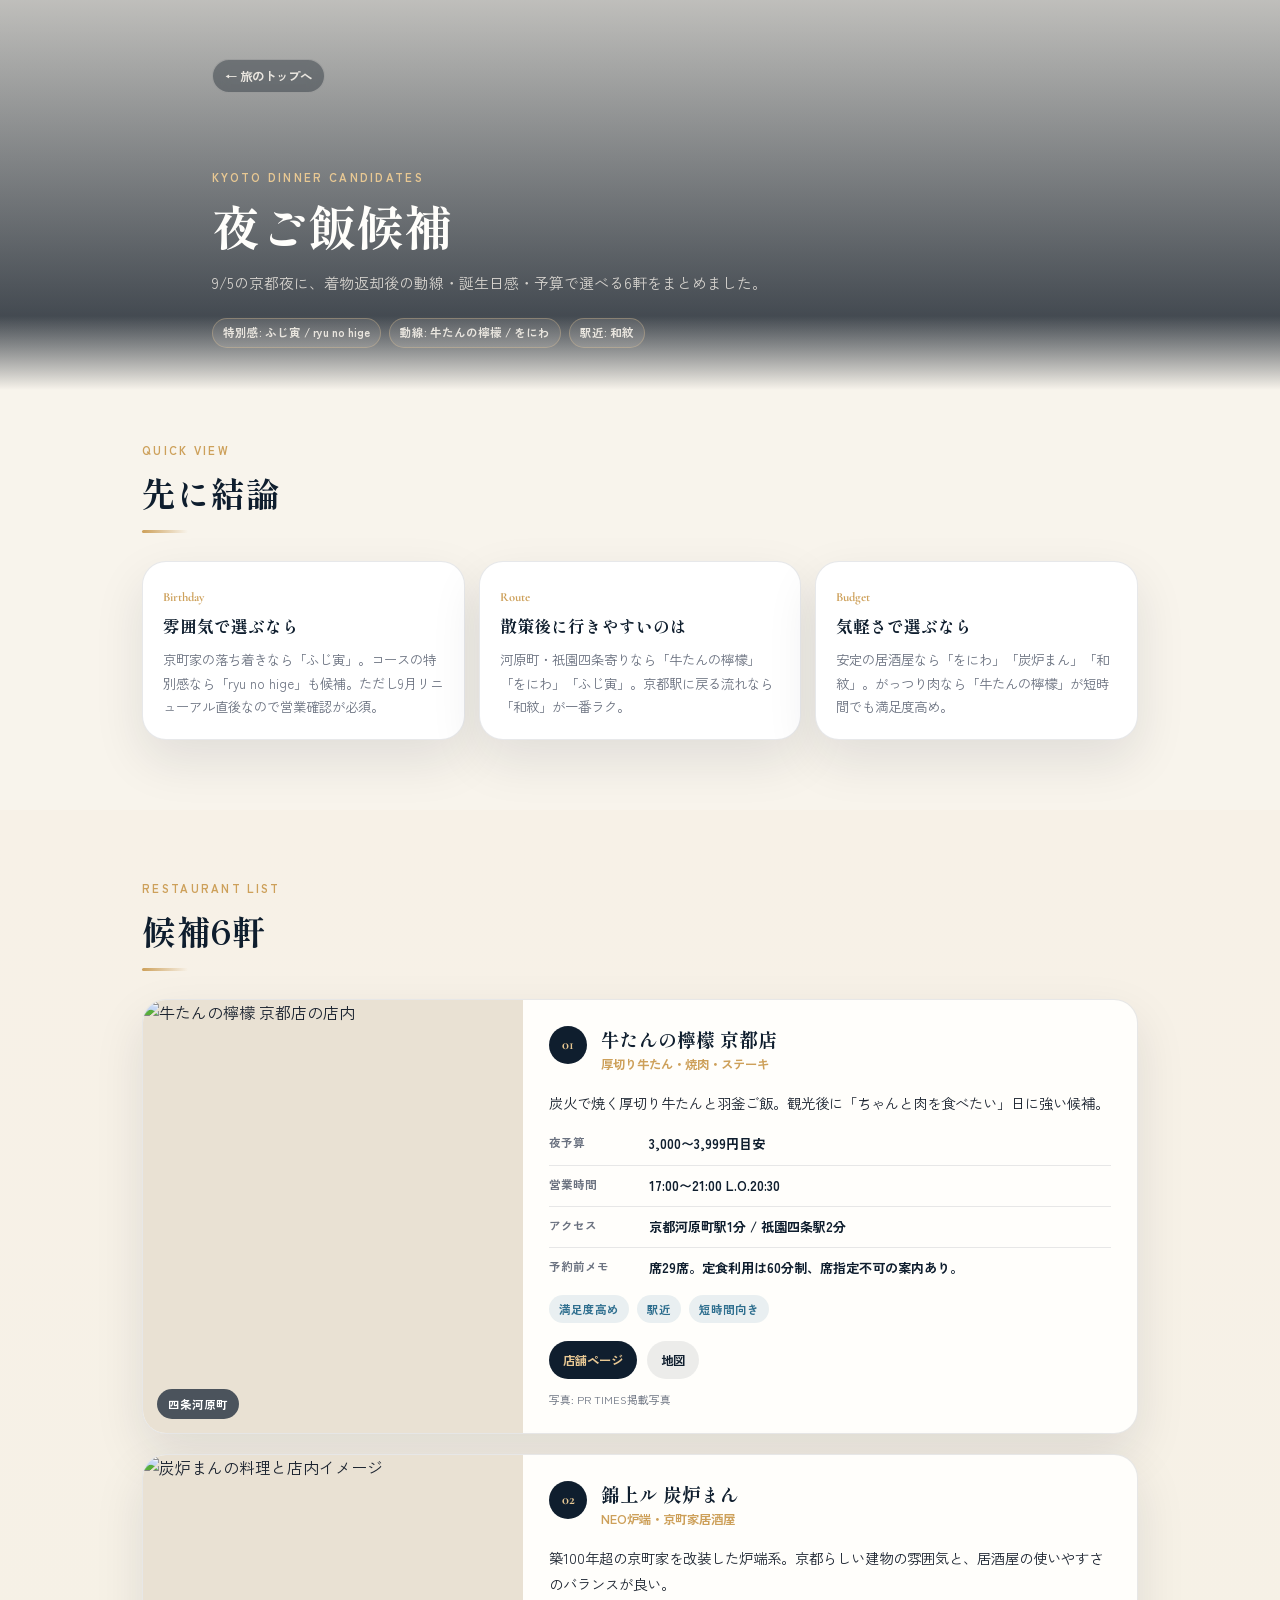
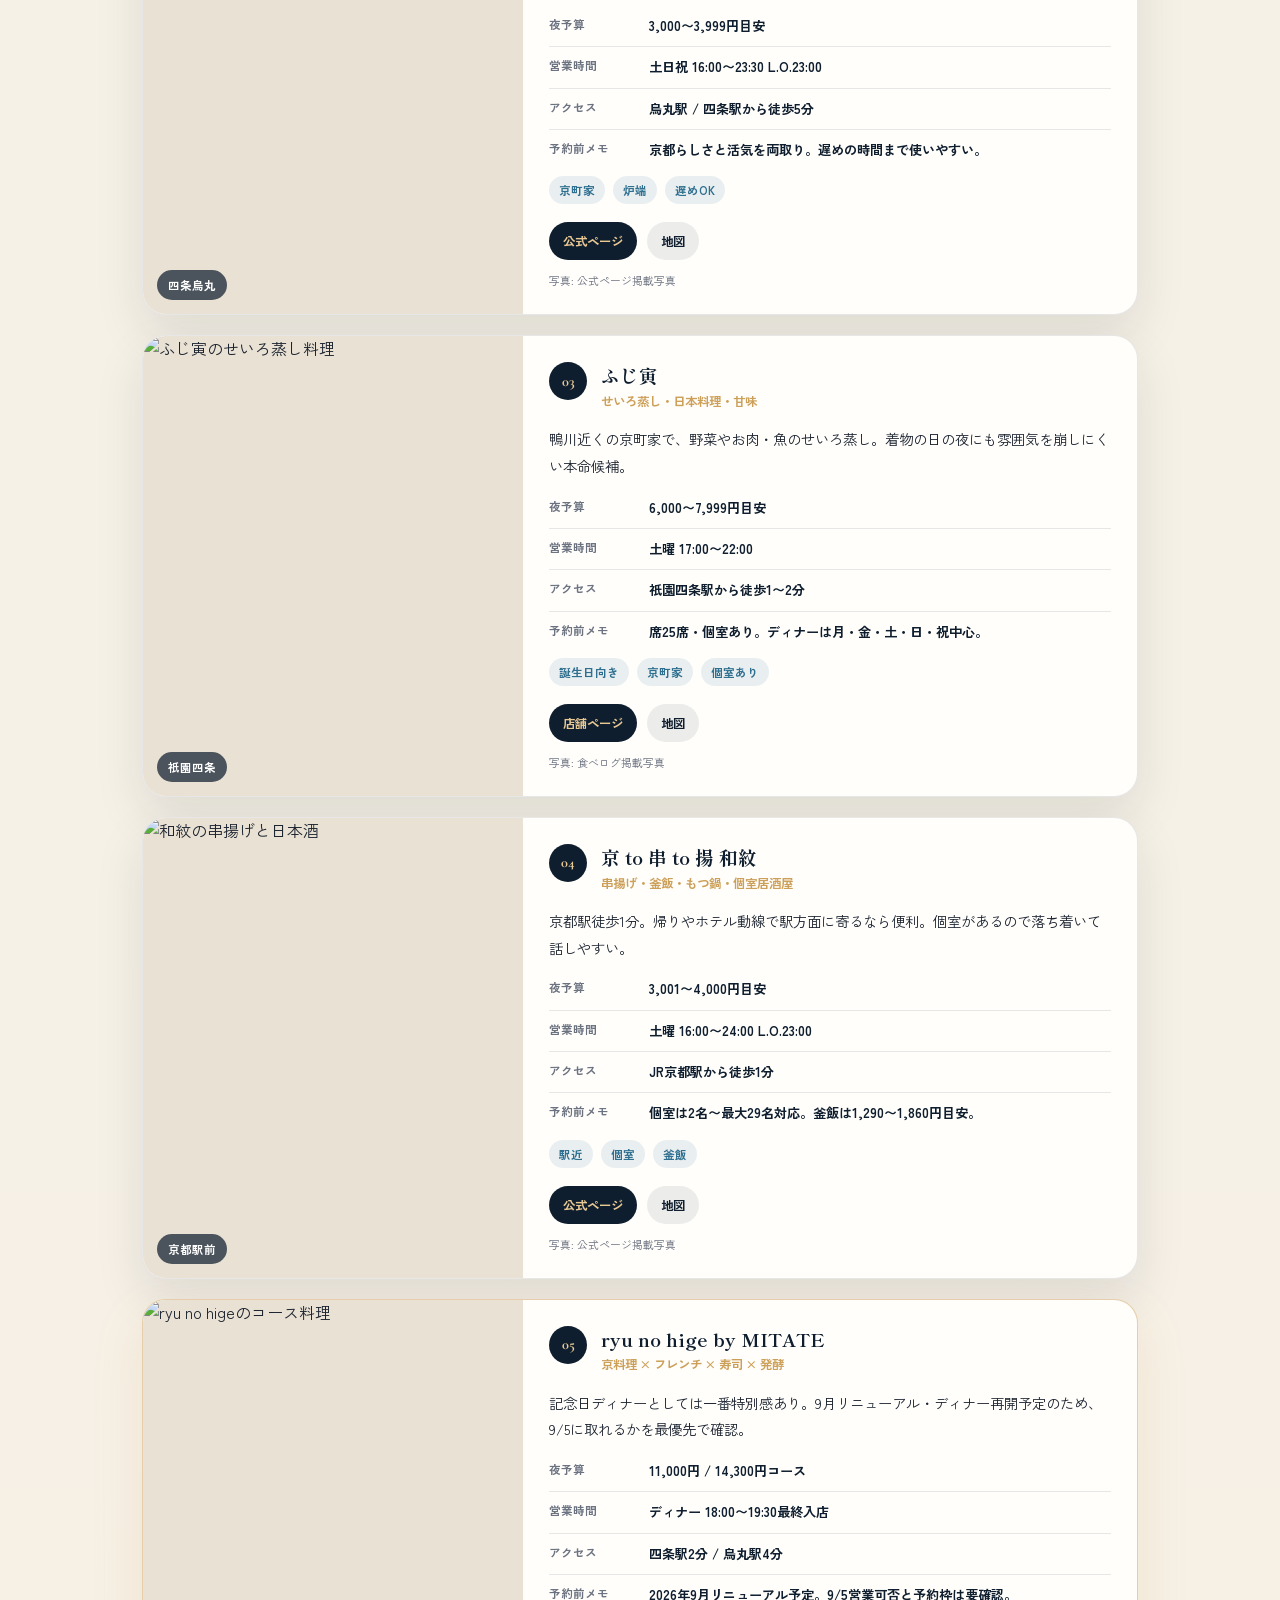
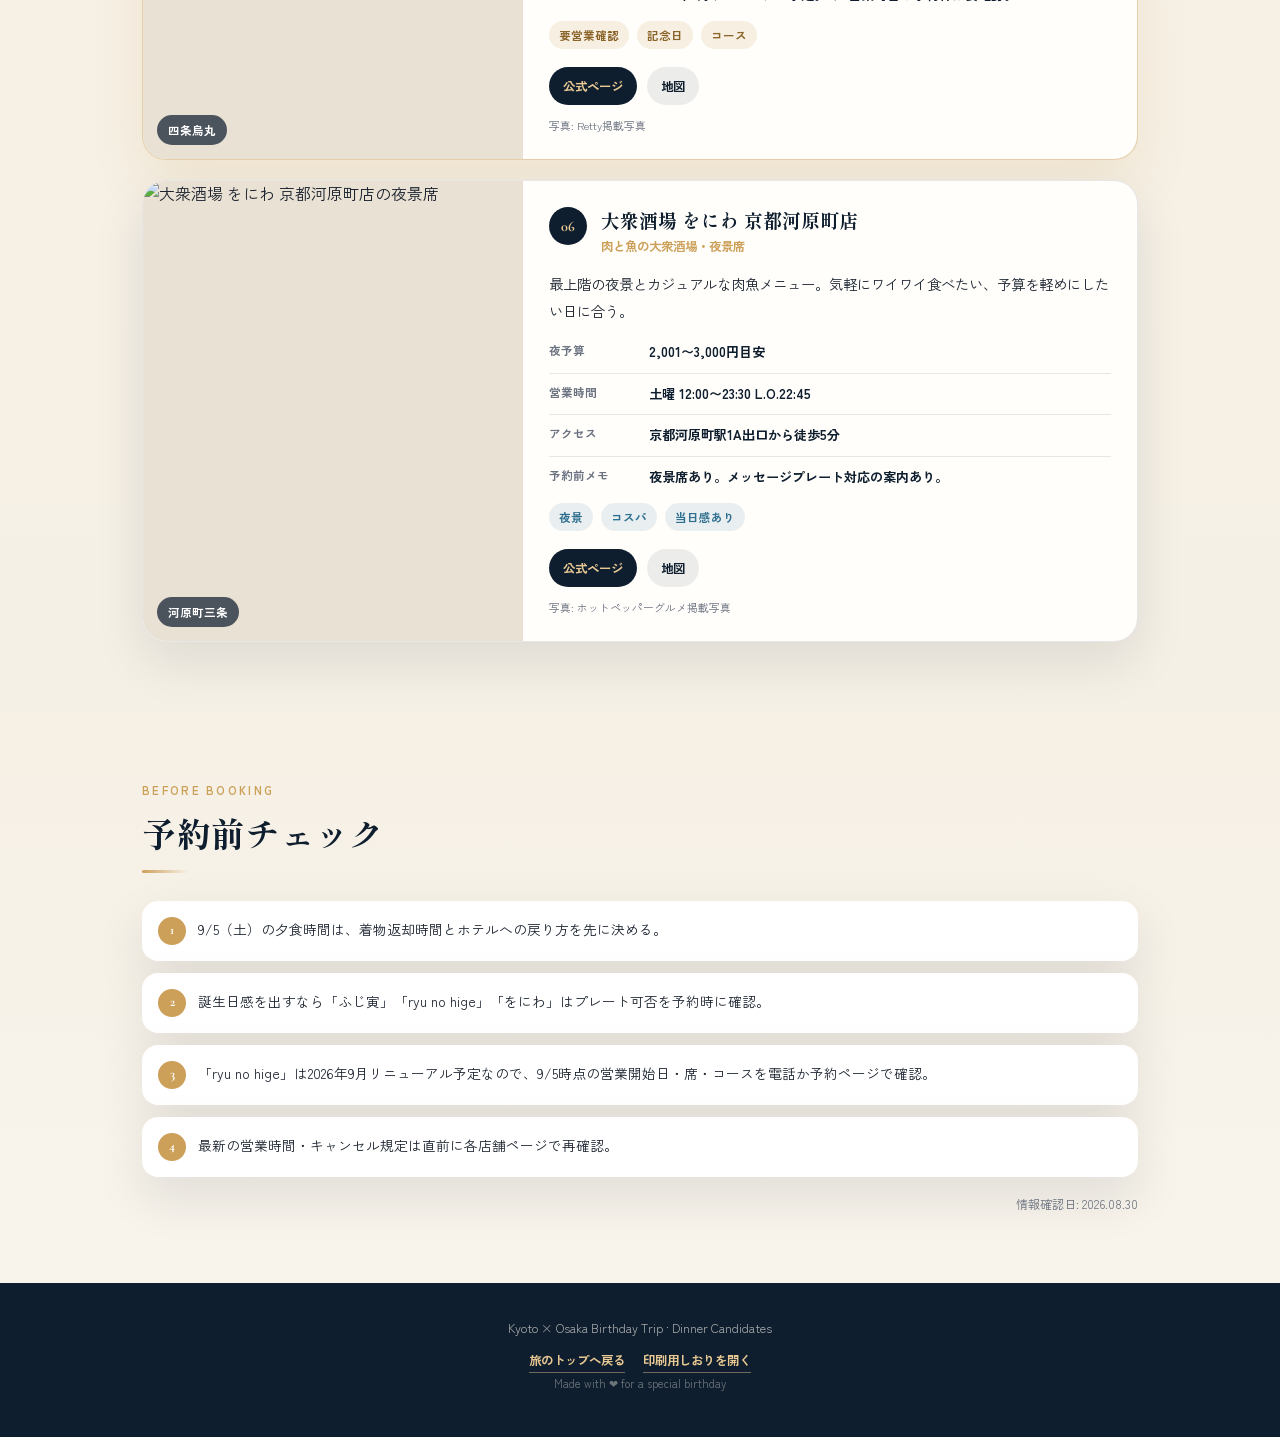
==== dinner.html @ de017867 "a" ====
<!DOCTYPE html>
<html lang="ja">
<head>
<meta charset="UTF-8">
<meta name="viewport" content="width=device-width, initial-scale=1.0, maximum-scale=1.0, viewport-fit=cover">
<title>京都 夜ご飯候補 | Kyoto × Osaka Birthday Trip 2026</title>
<meta name="description" content="2026.9.5 京都の夜ご飯候補リスト。動線・予算・雰囲気・予約前チェックをまとめた比較ページ。">
<link rel="preconnect" href="https://fonts.googleapis.com">
<link rel="preconnect" href="https://fonts.gstatic.com" crossorigin>
<link href="https://fonts.googleapis.com/css2?family=Shippori+Mincho:wght@500;600;700&family=Cormorant+Garamond:ital,wght@0,500;0,600;1,500&family=Zen+Kaku+Gothic+New:wght@400;500;700;900&display=swap" rel="stylesheet">
<link rel="stylesheet" href="css/style.css">
</head>
<body class="dinner-page">

<header class="dinner-hero" style="--dinner-hero-image: url('https://fun-no1.com/wp-content/uploads/2024/09/sumiroman_carousel1-1024x576.jpg');">
  <div class="container dinner-hero-inner">
    <a class="dinner-back" href="index.html">← 旅のトップへ</a>
    <p class="section-eyebrow">Kyoto Dinner Candidates</p>
    <h1>夜ご飯候補</h1>
    <p class="dinner-hero-copy">
      9/5の京都夜に、着物返却後の動線・誕生日感・予算で選べる6軒をまとめました。
    </p>
    <div class="dinner-hero-picks" aria-label="おすすめの選び方">
      <span>特別感: ふじ寅 / ryu no hige</span>
      <span>動線: 牛たんの檸檬 / をにわ</span>
      <span>駅近: 和紋</span>
    </div>
  </div>
</header>

<main>
  <section class="section dinner-overview">
    <div class="container dinner-shell">
      <p class="section-eyebrow">Quick View</p>
      <h2 class="section-title">先に結論</h2>
      <div class="dinner-summary-grid">
        <article class="dinner-summary-item">
          <span class="dinner-summary-label">Birthday</span>
          <h3>雰囲気で選ぶなら</h3>
          <p>京町家の落ち着きなら「ふじ寅」。コースの特別感なら「ryu no hige」も候補。ただし9月リニューアル直後なので営業確認が必須。</p>
        </article>
        <article class="dinner-summary-item">
          <span class="dinner-summary-label">Route</span>
          <h3>散策後に行きやすいのは</h3>
          <p>河原町・祇園四条寄りなら「牛たんの檸檬」「をにわ」「ふじ寅」。京都駅に戻る流れなら「和紋」が一番ラク。</p>
        </article>
        <article class="dinner-summary-item">
          <span class="dinner-summary-label">Budget</span>
          <h3>気軽さで選ぶなら</h3>
          <p>安定の居酒屋なら「をにわ」「炭炉まん」「和紋」。がっつり肉なら「牛たんの檸檬」が短時間でも満足度高め。</p>
        </article>
      </div>
    </div>
  </section>

  <section class="section dinner-list-section">
    <div class="container dinner-shell">
      <p class="section-eyebrow">Restaurant List</p>
      <h2 class="section-title">候補6軒</h2>

      <div class="dinner-card-list">
        <article class="dinner-card">
          <div class="dinner-photo">
            <img src="https://prcdn.freetls.fastly.net/release_image/143737/21/143737-21-7e6857628915055b68e25659ecc41854-3800x2534.jpg?auto=webp&amp;bg-color=fff&amp;fit=bounds&amp;format=jpeg&amp;height=1350&amp;quality=85%2C65&amp;width=1950" alt="牛たんの檸檬 京都店の店内" loading="lazy" referrerpolicy="no-referrer">
            <span class="dinner-area-tag">四条河原町</span>
          </div>
          <div class="dinner-card-body">
            <div class="dinner-card-head">
              <span class="dinner-number">01</span>
              <div>
                <h3>牛たんの檸檬 京都店</h3>
                <p>厚切り牛たん・焼肉・ステーキ</p>
              </div>
            </div>
            <p class="dinner-lead">炭火で焼く厚切り牛たんと羽釜ご飯。観光後に「ちゃんと肉を食べたい」日に強い候補。</p>
            <dl class="dinner-facts">
              <div><dt>夜予算</dt><dd>3,000〜3,999円目安</dd></div>
              <div><dt>営業時間</dt><dd>17:00〜21:00 L.O.20:30</dd></div>
              <div><dt>アクセス</dt><dd>京都河原町駅1分 / 祇園四条駅2分</dd></div>
              <div><dt>予約前メモ</dt><dd>席29席。定食利用は60分制、席指定不可の案内あり。</dd></div>
            </dl>
            <div class="dinner-tags">
              <span>満足度高め</span><span>駅近</span><span>短時間向き</span>
            </div>
            <div class="dinner-actions">
              <a href="https://tabelog.com/kyoto/A2601/A260201/26044875/" target="_blank" rel="noopener">店舗ページ</a>
              <a href="https://www.google.com/maps/search/?api=1&amp;query=%E7%89%9B%E3%81%9F%E3%82%93%E3%81%AE%E6%AA%B8%E6%AA%AC%20%E4%BA%AC%E9%83%BD%E5%BA%97" target="_blank" rel="noopener">地図</a>
            </div>
            <p class="photo-credit">写真: PR TIMES掲載写真</p>
          </div>
        </article>

        <article class="dinner-card">
          <div class="dinner-photo">
            <img src="https://fun-no1.com/wp-content/uploads/2024/08/sumiroman_image.jpg" alt="炭炉まんの料理と店内イメージ" loading="lazy" referrerpolicy="no-referrer">
            <span class="dinner-area-tag">四条烏丸</span>
          </div>
          <div class="dinner-card-body">
            <div class="dinner-card-head">
              <span class="dinner-number">02</span>
              <div>
                <h3>錦上ル 炭炉まん</h3>
                <p>NEO炉端・京町家居酒屋</p>
              </div>
            </div>
            <p class="dinner-lead">築100年超の京町家を改装した炉端系。京都らしい建物の雰囲気と、居酒屋の使いやすさのバランスが良い。</p>
            <dl class="dinner-facts">
              <div><dt>夜予算</dt><dd>3,000〜3,999円目安</dd></div>
              <div><dt>営業時間</dt><dd>土日祝 16:00〜23:30 L.O.23:00</dd></div>
              <div><dt>アクセス</dt><dd>烏丸駅 / 四条駅から徒歩5分</dd></div>
              <div><dt>予約前メモ</dt><dd>京都らしさと活気を両取り。遅めの時間まで使いやすい。</dd></div>
            </dl>
            <div class="dinner-tags">
              <span>京町家</span><span>炉端</span><span>遅めOK</span>
            </div>
            <div class="dinner-actions">
              <a href="https://fun-no1.com/business/restrant/sumiroman/" target="_blank" rel="noopener">公式ページ</a>
              <a href="https://www.google.com/maps/search/?api=1&amp;query=%E9%8C%A6%E4%B8%8A%E3%83%AB%20%E7%82%AD%E7%82%89%E3%81%BE%E3%82%93" target="_blank" rel="noopener">地図</a>
            </div>
            <p class="photo-credit">写真: 公式ページ掲載写真</p>
          </div>
        </article>

        <article class="dinner-card">
          <div class="dinner-photo">
            <img src="https://tblg.k-img.com/restaurant/images/Rvw/204834/640x640_rect_0d3648c2ea34f6b8a168848486dca263.jpg" alt="ふじ寅のせいろ蒸し料理" loading="lazy" referrerpolicy="no-referrer">
            <span class="dinner-area-tag">祇園四条</span>
          </div>
          <div class="dinner-card-body">
            <div class="dinner-card-head">
              <span class="dinner-number">03</span>
              <div>
                <h3>ふじ寅</h3>
                <p>せいろ蒸し・日本料理・甘味</p>
              </div>
            </div>
            <p class="dinner-lead">鴨川近くの京町家で、野菜やお肉・魚のせいろ蒸し。着物の日の夜にも雰囲気を崩しにくい本命候補。</p>
            <dl class="dinner-facts">
              <div><dt>夜予算</dt><dd>6,000〜7,999円目安</dd></div>
              <div><dt>営業時間</dt><dd>土曜 17:00〜22:00</dd></div>
              <div><dt>アクセス</dt><dd>祇園四条駅から徒歩1〜2分</dd></div>
              <div><dt>予約前メモ</dt><dd>席25席・個室あり。ディナーは月・金・土・日・祝中心。</dd></div>
            </dl>
            <div class="dinner-tags">
              <span>誕生日向き</span><span>京町家</span><span>個室あり</span>
            </div>
            <div class="dinner-actions">
              <a href="https://tabelog.com/kyoto/A2601/A260301/26037984/" target="_blank" rel="noopener">店舗ページ</a>
              <a href="https://www.google.com/maps/search/?api=1&amp;query=%E3%81%B5%E3%81%98%E5%AF%85%20%E4%BA%AC%E9%83%BD" target="_blank" rel="noopener">地図</a>
            </div>
            <p class="photo-credit">写真: 食べログ掲載写真</p>
          </div>
        </article>

        <article class="dinner-card">
          <div class="dinner-photo">
            <img src="https://cdn.r-corona.jp/prd.rb.r-corona.jp/assets/site_files/k52jh5fo/48969682/lkrt_.jpg" alt="和紋の串揚げと日本酒" loading="lazy" referrerpolicy="no-referrer">
            <span class="dinner-area-tag">京都駅前</span>
          </div>
          <div class="dinner-card-body">
            <div class="dinner-card-head">
              <span class="dinner-number">04</span>
              <div>
                <h3>京 to 串 to 揚 和紋</h3>
                <p>串揚げ・釜飯・もつ鍋・個室居酒屋</p>
              </div>
            </div>
            <p class="dinner-lead">京都駅徒歩1分。帰りやホテル動線で駅方面に寄るなら便利。個室があるので落ち着いて話しやすい。</p>
            <dl class="dinner-facts">
              <div><dt>夜予算</dt><dd>3,001〜4,000円目安</dd></div>
              <div><dt>営業時間</dt><dd>土曜 16:00〜24:00 L.O.23:00</dd></div>
              <div><dt>アクセス</dt><dd>JR京都駅から徒歩1分</dd></div>
              <div><dt>予約前メモ</dt><dd>個室は2名〜最大29名対応。釜飯は1,290〜1,860円目安。</dd></div>
            </dl>
            <div class="dinner-tags">
              <span>駅近</span><span>個室</span><span>釜飯</span>
            </div>
            <div class="dinner-actions">
              <a href="https://wamon-kyotoekimae.owst.jp/" target="_blank" rel="noopener">公式ページ</a>
              <a href="https://www.google.com/maps/search/?api=1&amp;query=%E4%BA%AC%20to%20%E4%B8%B2%20to%20%E6%8F%9A%20%E5%92%8C%E7%B4%8B%20%E4%BA%AC%E9%83%BD%E9%A7%85%E5%89%8D%E5%BA%97" target="_blank" rel="noopener">地図</a>
            </div>
            <p class="photo-credit">写真: 公式ページ掲載写真</p>
          </div>
        </article>

        <article class="dinner-card dinner-card-caution">
          <div class="dinner-photo">
            <img src="https://ximg.retty.me/crop/s400x400/q80/das/-/retty/img_ebisu/restaurant/100001652538/archive/3149128-650be92ab87a4.jpg" alt="ryu no higeのコース料理" loading="lazy" referrerpolicy="no-referrer">
            <span class="dinner-area-tag">四条烏丸</span>
          </div>
          <div class="dinner-card-body">
            <div class="dinner-card-head">
              <span class="dinner-number">05</span>
              <div>
                <h3>ryu no hige by MITATE</h3>
                <p>京料理 × フレンチ × 寿司 × 発酵</p>
              </div>
            </div>
            <p class="dinner-lead">記念日ディナーとしては一番特別感あり。9月リニューアル・ディナー再開予定のため、9/5に取れるかを最優先で確認。</p>
            <dl class="dinner-facts">
              <div><dt>夜予算</dt><dd>11,000円 / 14,300円コース</dd></div>
              <div><dt>営業時間</dt><dd>ディナー 18:00〜19:30最終入店</dd></div>
              <div><dt>アクセス</dt><dd>四条駅2分 / 烏丸駅4分</dd></div>
              <div><dt>予約前メモ</dt><dd>2026年9月リニューアル予定。9/5営業可否と予約枠は要確認。</dd></div>
            </dl>
            <div class="dinner-tags">
              <span>要営業確認</span><span>記念日</span><span>コース</span>
            </div>
            <div class="dinner-actions">
              <a href="https://mitate.co.jp/ryunohige/" target="_blank" rel="noopener">公式ページ</a>
              <a href="https://www.google.com/maps/search/?api=1&amp;query=ryu%20no%20hige%20by%20MITATE" target="_blank" rel="noopener">地図</a>
            </div>
            <p class="photo-credit">写真: Retty掲載写真</p>
          </div>
        </article>

        <article class="dinner-card">
          <div class="dinner-photo">
            <img src="https://imgfp.hotp.jp/IMGH/19/10/P043581910/P043581910_480.jpg" alt="大衆酒場 をにわ 京都河原町店の夜景席" loading="lazy" referrerpolicy="no-referrer">
            <span class="dinner-area-tag">河原町三条</span>
          </div>
          <div class="dinner-card-body">
            <div class="dinner-card-head">
              <span class="dinner-number">06</span>
              <div>
                <h3>大衆酒場 をにわ 京都河原町店</h3>
                <p>肉と魚の大衆酒場・夜景席</p>
              </div>
            </div>
            <p class="dinner-lead">最上階の夜景とカジュアルな肉魚メニュー。気軽にワイワイ食べたい、予算を軽めにしたい日に合う。</p>
            <dl class="dinner-facts">
              <div><dt>夜予算</dt><dd>2,001〜3,000円目安</dd></div>
              <div><dt>営業時間</dt><dd>土曜 12:00〜23:30 L.O.22:45</dd></div>
              <div><dt>アクセス</dt><dd>京都河原町駅1A出口から徒歩5分</dd></div>
              <div><dt>予約前メモ</dt><dd>夜景席あり。メッセージプレート対応の案内あり。</dd></div>
            </dl>
            <div class="dinner-tags">
              <span>夜景</span><span>コスパ</span><span>当日感あり</span>
            </div>
            <div class="dinner-actions">
              <a href="https://soraniwagardenkawaramachi.owst.jp/" target="_blank" rel="noopener">公式ページ</a>
              <a href="https://www.google.com/maps/search/?api=1&amp;query=%E5%A4%A7%E8%A1%86%E9%85%92%E5%A0%B4%20%E3%82%92%E3%81%AB%E3%82%8F%20%E4%BA%AC%E9%83%BD%E6%B2%B3%E5%8E%9F%E7%94%BA%E5%BA%97" target="_blank" rel="noopener">地図</a>
            </div>
            <p class="photo-credit">写真: ホットペッパーグルメ掲載写真</p>
          </div>
        </article>
      </div>
    </div>
  </section>

  <section class="section dinner-check-section">
    <div class="container dinner-shell">
      <p class="section-eyebrow">Before Booking</p>
      <h2 class="section-title">予約前チェック</h2>
      <div class="dinner-check-list">
        <p><span>1</span> 9/5（土）の夕食時間は、着物返却時間とホテルへの戻り方を先に決める。</p>
        <p><span>2</span> 誕生日感を出すなら「ふじ寅」「ryu no hige」「をにわ」はプレート可否を予約時に確認。</p>
        <p><span>3</span> 「ryu no hige」は2026年9月リニューアル予定なので、9/5時点の営業開始日・席・コースを電話か予約ページで確認。</p>
        <p><span>4</span> 最新の営業時間・キャンセル規定は直前に各店舗ページで再確認。</p>
      </div>
      <p class="dinner-source-note">情報確認日: 2026.08.30</p>
    </div>
  </section>
</main>

<footer class="site-footer">
  <p>Kyoto × Osaka Birthday Trip · Dinner Candidates</p>
  <p class="footer-actions">
    <a class="footer-link" href="index.html">旅のトップへ戻る</a>
    <a class="footer-link" href="shiori.html" target="_blank" rel="noopener">印刷用しおりを開く</a>
  </p>
  <p class="footer-sub">Made with ❤ for a special birthday</p>
</footer>

</body>
</html>
---- css/style.css ----
/* ==========================================================
   Osaka × Kyoto Birthday Trip — Stylesheet
   Mobile-first / 高級感のある旅行雑誌風デザイン
   ========================================================== */

:root {
  --navy: #0f1e2e;
  --navy-deep: #0a1420;
  --navy-soft: #16283a;
  --gold: #cda05a;
  --gold-light: #e8c893;
  --cream: #f8f4ec;
  --ink: #1c2430;
  --muted: #6b7280;
  --kyoto: #7c2d3a;
  --osaka: #2f6f8f;
  --line: rgba(28, 36, 48, 0.1);
  --shadow-soft: 0 20px 50px rgba(15, 30, 46, 0.1);
  --shadow-strong: 0 24px 60px rgba(15, 30, 46, 0.18);
  --radius-lg: 24px;
  --radius-md: 16px;
  --font-serif: "Shippori Mincho", serif;
  --font-display: "Cormorant Garamond", serif;
  --font-sans: "Zen Kaku Gothic New", "Hiragino Kaku Gothic ProN", sans-serif;
}

* { box-sizing: border-box; }
html { scroll-behavior: smooth; }
body {
  margin: 0;
  background: var(--cream);
  color: var(--ink);
  font-family: var(--font-sans);
  -webkit-font-smoothing: antialiased;
  overflow-x: hidden;
}
h1, h2, h3 { font-family: var(--font-serif); margin: 0; }
p { margin: 0; }
a { color: inherit; text-decoration: none; }
ul, ol { list-style: none; margin: 0; padding: 0; }
button { font: inherit; cursor: pointer; -webkit-tap-highlight-color: transparent; }

.container { width: 100%; max-width: 720px; margin: 0 auto; padding: 0 22px; }
.container-narrow { max-width: 560px; }

/* ---------------- Star Field (背景演出) ---------------- */
.star-field {
  position: fixed;
  inset: 0;
  z-index: 0;
  pointer-events: none;
  overflow: hidden;
}
.star {
  position: absolute;
  width: var(--size);
  height: var(--size);
  background: var(--gold-light);
  border-radius: 50%;
  opacity: 0;
  animation: twinkle 5s ease-in-out infinite;
  animation-delay: var(--delay);
}
@keyframes twinkle {
  0%, 100% { opacity: 0; transform: scale(0.6); }
  50% { opacity: 0.85; transform: scale(1); }
}

/* ================= HERO ================= */
.hero {
  position: relative;
  min-height: 100dvh;
  display: flex;
  align-items: center;
  justify-content: center;
  padding: 60px 20px;
  overflow: hidden;
  isolation: isolate;
}
.hero-bg {
  position: absolute;
  inset: -10%;
  z-index: -1;
  background:
    radial-gradient(circle at 20% 15%, rgba(205, 160, 90, 0.18), transparent 55%),
    radial-gradient(circle at 85% 80%, rgba(124, 45, 58, 0.28), transparent 55%),
    linear-gradient(160deg, var(--navy-deep) 0%, var(--navy) 55%, var(--navy-soft) 100%);
}
.flash-overlay {
  position: absolute;
  inset: 0;
  z-index: 5;
  opacity: 0;
  pointer-events: none;
  background: radial-gradient(circle at 50% 42%, rgba(255, 255, 255, 0.95), rgba(232, 200, 147, 0.45) 42%, transparent 72%);
}
.flash-overlay.flash-run { animation: hero-flash 0.75s ease-out; }
@keyframes hero-flash {
  0% { opacity: 0; transform: scale(0.7); }
  22% { opacity: 1; transform: scale(1.1); }
  100% { opacity: 0; transform: scale(1.5); }
}
.hero-stage {
  position: relative;
  width: 100%;
  max-width: 460px;
  text-align: center;
  color: var(--cream);
}

.eyebrow {
  font-size: 0.7rem;
  letter-spacing: 0.22em;
  text-transform: uppercase;
  color: rgba(248, 244, 236, 0.6);
  font-weight: 500;
}
.eyebrow.gold { color: var(--gold-light); }

/* ---- Tease part ---- */
.tease { transition: opacity 0.5s ease, transform 0.5s ease; }
.tease.fade-out { opacity: 0; transform: translateY(-14px); pointer-events: none; }

.tease-to {
  margin-top: 22px;
  font-family: var(--font-serif);
  font-size: 1.05rem;
  color: var(--gold-light);
  letter-spacing: 0.04em;
}
.tease-line {
  margin-top: 14px;
  font-size: clamp(1.7rem, 7vw, 2.3rem);
  line-height: 1.5;
  font-weight: 600;
  letter-spacing: 0.02em;
}
.tease-sub {
  margin-top: 16px;
  font-size: 0.95rem;
  color: rgba(248, 244, 236, 0.65);
  letter-spacing: 0.05em;
}

.seal-btn {
  margin-top: 44px;
  background: none;
  border: none;
  color: inherit;
  display: inline-flex;
  flex-direction: column;
  align-items: center;
  gap: 14px;
}
.seal-ring {
  width: 92px;
  height: 92px;
  border-radius: 50%;
  border: 1px solid rgba(232, 200, 147, 0.55);
  display: grid;
  place-items: center;
  position: relative;
  animation: pulse-ring 2.6s ease-in-out infinite;
}
.seal-ring::before {
  content: "";
  position: absolute;
  inset: -10px;
  border-radius: 50%;
  border: 1px solid rgba(232, 200, 147, 0.22);
}
.seal-icon {
  font-size: 1.6rem;
  color: var(--gold-light);
}
@keyframes pulse-ring {
  0%, 100% { box-shadow: 0 0 0 0 rgba(232, 200, 147, 0.18); }
  50% { box-shadow: 0 0 0 14px rgba(232, 200, 147, 0); }
}
.seal-label {
  font-size: 0.92rem;
  letter-spacing: 0.08em;
  font-weight: 500;
}
.seal-hint {
  margin-top: 10px;
  font-size: 0.72rem;
  color: rgba(248, 244, 236, 0.45);
  letter-spacing: 0.04em;
}
.seal-btn:active .seal-ring { transform: scale(0.92); }

/* ---- Celebrate part (Happy Birthday) ---- */
.celebrate {
  display: none;
  opacity: 0;
  transform: scale(0.92);
  transition: opacity 0.6s ease, transform 0.6s ease;
}
.celebrate.is-visible { display: block; opacity: 1; transform: scale(1); }
.celebrate.fade-out { opacity: 0; transform: scale(1.06); transition: opacity 0.45s ease, transform 0.45s ease; }
.celebrate-name {
  margin-top: 18px;
  font-family: var(--font-serif);
  font-size: 1.05rem;
  color: var(--gold-light);
  letter-spacing: 0.04em;
}
.celebrate-cake {
  margin-top: 20px;
  font-size: 3.1rem;
  animation: cake-bounce 1.7s ease-in-out infinite;
}
@keyframes cake-bounce {
  0%, 100% { transform: translateY(0) rotate(0deg); }
  50% { transform: translateY(-10px) rotate(-5deg); }
}
.celebrate-title {
  margin-top: 16px;
  font-size: clamp(2.1rem, 9.5vw, 3rem);
  line-height: 1.4;
  color: var(--cream);
}
.celebrate-sub {
  margin-top: 14px;
  font-size: 0.94rem;
  color: rgba(248, 244, 236, 0.7);
  letter-spacing: 0.04em;
}
.celebrate-next {
  margin-top: 36px;
  font-size: 0.76rem;
  letter-spacing: 0.16em;
  color: var(--gold-light);
  text-transform: uppercase;
  opacity: 0.85;
}

/* ---- Reveal part ---- */
.reveal {
  display: none;
  opacity: 0;
  transform: scale(0.94);
  transition: opacity 0.7s ease, transform 0.7s ease;
}
.reveal.is-visible {
  display: block;
  opacity: 1;
  transform: scale(1);
}
.reveal-lead {
  margin-top: 20px;
  font-size: 1rem;
  color: rgba(248, 244, 236, 0.7);
  letter-spacing: 0.06em;
}
.reveal-dest {
  margin-top: 16px;
  font-size: clamp(2.6rem, 14vw, 4rem);
  line-height: 1.2;
  font-weight: 700;
}
.dest-osaka { color: var(--gold-light); }
.dest-cross { margin: 0 10px; color: rgba(248, 244, 236, 0.4); font-family: var(--font-display); }
.dest-kyoto { color: #e39aa8; }
.reveal-dest .letter {
  display: inline-block;
  opacity: 0;
  transform: translateY(20px) scale(0.6) rotate(-6deg);
  animation: letter-pop 0.6s cubic-bezier(0.2, 0.8, 0.3, 1.25) forwards;
  animation-delay: var(--letter-delay, 0s);
}
@keyframes letter-pop {
  to { opacity: 1; transform: translateY(0) scale(1) rotate(0deg); }
}

.reveal-dates {
  margin-top: 20px;
  font-family: var(--font-display);
  font-size: 1.15rem;
  letter-spacing: 0.04em;
  color: var(--cream);
}
.reveal-stay {
  margin-top: 8px;
  font-size: 0.8rem;
  letter-spacing: 0.08em;
  color: rgba(248, 244, 236, 0.55);
}

.countdown {
  margin-top: 34px;
  display: flex;
  justify-content: center;
  gap: 10px;
}
.cd-box {
  background: rgba(248, 244, 236, 0.06);
  border: 1px solid rgba(232, 200, 147, 0.25);
  border-radius: 14px;
  padding: 12px 6px;
  min-width: 64px;
  display: flex;
  flex-direction: column;
  align-items: center;
  gap: 4px;
  backdrop-filter: blur(6px);
}
.cd-num { font-family: var(--font-display); font-size: 1.5rem; font-weight: 600; color: var(--gold-light); }
.cd-label { font-size: 0.6rem; letter-spacing: 0.12em; color: rgba(248, 244, 236, 0.55); text-transform: uppercase; }

.scroll-cue {
  margin-top: 46px;
  display: inline-flex;
  flex-direction: column;
  align-items: center;
  gap: 6px;
  font-size: 0.78rem;
  letter-spacing: 0.08em;
  color: rgba(248, 244, 236, 0.7);
}
.scroll-arrow { animation: bob 1.8s ease-in-out infinite; }
@keyframes bob {
  0%, 100% { transform: translateY(0); }
  50% { transform: translateY(6px); }
}

/* ---- Confetti ---- */
.confetti-layer {
  position: absolute;
  inset: 0;
  overflow: hidden;
  pointer-events: none;
  z-index: 2;
}
.confetti-piece {
  position: absolute;
  top: -20px;
  width: 8px;
  height: 12px;
  opacity: 0.9;
  animation: fall var(--fall-duration) ease-in var(--fall-delay) forwards;
}
.confetti-piece.is-round { border-radius: 50%; width: 9px; height: 9px; }
.hero-end-marker {
  position: absolute;
  bottom: 0;
  left: 0;
  width: 1px;
  height: 1px;
}
@keyframes fall {
  0% { transform: translate(0, 0) rotate(0deg); opacity: 1; }
  100% { transform: translate(var(--drift), 110vh) rotate(var(--rotate)); opacity: 0; }
}

/* ================= NAV ================= */
.site-nav {
  position: sticky;
  top: 0;
  z-index: 50;
  background: rgba(248, 244, 236, 0.9);
  backdrop-filter: blur(10px);
  border-bottom: 1px solid var(--line);
  transform: translateY(-100%);
  transition: transform 0.4s ease;
}
.site-nav.is-visible { transform: translateY(0); }
.nav-scroll {
  display: flex;
  gap: 4px;
  overflow-x: auto;
  padding: 12px 14px;
  scrollbar-width: none;
}
.nav-scroll::-webkit-scrollbar { display: none; }
.nav-link {
  flex: none;
  padding: 8px 14px;
  border-radius: 999px;
  font-size: 0.78rem;
  letter-spacing: 0.03em;
  color: var(--muted);
  white-space: nowrap;
  transition: background 0.25s ease, color 0.25s ease;
}
.nav-link.active {
  background: var(--navy);
  color: var(--gold-light);
}

/* ================= SECTIONS (common) ================= */
.section { position: relative; padding: 70px 0; z-index: 1; }
.section-eyebrow {
  font-size: 0.72rem;
  letter-spacing: 0.2em;
  text-transform: uppercase;
  color: var(--gold);
  font-weight: 700;
}
.section-title {
  position: relative;
  margin-top: 10px;
  padding-bottom: 16px;
  font-size: clamp(1.6rem, 6vw, 2.1rem);
  color: var(--navy);
  letter-spacing: 0.02em;
}
.section-title::after {
  content: "";
  position: absolute;
  left: 0;
  bottom: 0;
  width: 46px;
  height: 3px;
  border-radius: 999px;
  background: linear-gradient(90deg, var(--gold), transparent);
}
.section-desc {
  margin-top: 12px;
  font-size: 0.9rem;
  color: var(--muted);
  line-height: 1.8;
}
.sub-heading {
  margin-top: 40px;
  margin-bottom: 18px;
  font-size: 1.1rem;
  color: var(--navy);
}

/* Scroll reveal utility */
.reveal-up {
  opacity: 0;
  transform: translateY(24px);
  transition: opacity 0.7s ease, transform 0.7s ease;
}
.reveal-up.is-in-view { opacity: 1; transform: translateY(0); }

/* ---------------- Prologue ---------------- */
.prologue { background: rgba(248, 244, 236, 0.55); }
.prologue-text {
  margin-top: 22px;
  font-size: 0.96rem;
  line-height: 2;
  color: var(--ink);
}
.stat-cards {
  margin-top: 34px;
  display: grid;
  grid-template-columns: repeat(3, 1fr);
  gap: 12px;
}
.stat-card {
  background: #fff;
  border-radius: var(--radius-md);
  padding: 20px 10px;
  text-align: center;
  box-shadow: var(--shadow-soft);
  display: flex;
  flex-direction: column;
  gap: 6px;
}
.stat-icon { font-size: 1.3rem; }
.stat-label { font-size: 0.6rem; letter-spacing: 0.12em; color: var(--gold); font-weight: 700; }
.stat-value { font-size: 0.82rem; font-weight: 700; color: var(--navy); line-height: 1.4; }

/* ---------------- Itinerary ---------------- */
.itinerary { background: rgba(248, 244, 236, 0.55); }
.day-tabs {
  margin-top: 30px;
  display: grid;
  grid-template-columns: repeat(3, 1fr);
  gap: 10px;
}
.day-tab {
  background: #fff;
  border: 1px solid var(--line);
  border-radius: var(--radius-md);
  padding: 12px 8px;
  display: flex;
  flex-direction: column;
  align-items: center;
  gap: 3px;
  color: var(--muted);
  transition: all 0.25s ease;
}
.day-tab-num { font-size: 0.8rem; font-weight: 700; letter-spacing: 0.06em; }
.day-tab-date { font-size: 0.68rem; }
.day-tab.active {
  background: linear-gradient(135deg, var(--navy), var(--navy-soft));
  border-color: var(--navy);
  color: var(--gold-light);
  box-shadow: var(--shadow-strong);
}
.day-tab:active { transform: scale(0.96); }

.day-panels { margin-top: 30px; }
.day-panel { display: none; }
.day-panel.active { display: block; animation: fadeIn 0.5s ease; }
@keyframes fadeIn { from { opacity: 0; transform: translateY(8px); } to { opacity: 1; transform: translateY(0); } }

.day-panel-header { display: flex; flex-direction: column; gap: 10px; margin-bottom: 24px; }
.day-city-badges { display: flex; align-items: center; gap: 8px; flex-wrap: wrap; }
.day-city-badge {
  font-size: 0.72rem;
  font-weight: 700;
  padding: 5px 12px;
  border-radius: 999px;
  color: #fff;
  letter-spacing: 0.04em;
}
.day-city-arrow { color: var(--gold); font-size: 0.8rem; font-weight: 700; }
.day-city-osaka { background: var(--osaka); }
.day-city-kyoto { background: var(--kyoto); }
.day-city-fukuoka { background: #b85a6d; }
.day-city-kanku { background: var(--navy); }
.day-city-usj { background: #d2468f; }
.day-panel-header h3 { font-size: 1.15rem; color: var(--navy); }

.timeline { position: relative; padding-left: 26px; }
.timeline::before {
  content: "";
  position: absolute;
  left: 6px;
  top: 4px;
  bottom: 4px;
  width: 1px;
  background: linear-gradient(180deg, var(--gold), var(--line));
}
.timeline-item {
  position: relative;
  margin-bottom: 22px;
}
.timeline-item:last-child { margin-bottom: 0; }
.timeline-divider {
  list-style: none;
  margin: 4px 0 20px -26px;
  padding: 0;
  display: flex;
  align-items: center;
  gap: 10px;
}
.timeline-divider::before,
.timeline-divider::after {
  content: "";
  flex: 1;
  height: 1px;
  background: var(--line);
}
.timeline-divider span {
  font-size: 0.68rem;
  font-weight: 700;
  letter-spacing: 0.08em;
  color: var(--gold);
  background: rgba(205, 160, 90, 0.12);
  padding: 5px 12px;
  border-radius: 999px;
  white-space: nowrap;
}
.timeline-dot {
  position: absolute;
  left: -26px;
  top: 6px;
  width: 13px;
  height: 13px;
  border-radius: 50%;
  background: var(--gold);
  border: 3px solid var(--cream);
  box-shadow: 0 0 0 1px var(--gold);
}
.timeline-card {
  position: relative;
  background: #fff;
  border-radius: var(--radius-md);
  padding: 34px 18px 16px;
  box-shadow: var(--shadow-soft);
  transition: transform 0.2s ease, box-shadow 0.2s ease;
}
.timeline-card:active { transform: scale(0.98); }
.timeline-time-badge {
  position: absolute;
  top: 14px;
  left: 18px;
  font-family: var(--font-display);
  font-weight: 700;
  font-size: 0.82rem;
  color: var(--gold);
  letter-spacing: 0.04em;
}
.timeline-title { font-weight: 700; color: var(--navy); font-size: 0.95rem; }
.timeline-place {
  margin-top: 10px;
  display: inline-block;
  font-size: 0.76rem;
  color: var(--osaka);
  font-weight: 700;
  border-bottom: 1px solid transparent;
}
.timeline-place:hover { border-color: currentColor; }

/* ---------------- Decisions ---------------- */
.decisions { background: rgba(247, 241, 230, 0.68); }
.decision-list {
  margin-top: 28px;
  display: grid;
  gap: 16px;
}
.decision-card {
  background: #fff;
  border: 1px solid var(--line);
  border-radius: var(--radius-lg);
  padding: 18px;
  box-shadow: var(--shadow-soft);
  display: grid;
  grid-template-columns: auto 1fr;
  gap: 16px;
}
.decision-index {
  width: 38px;
  height: 38px;
  border-radius: 50%;
  display: grid;
  place-items: center;
  background: var(--navy);
  color: var(--gold-light);
  font-family: var(--font-display);
  font-weight: 700;
  font-size: 0.9rem;
  letter-spacing: 0.04em;
}
.decision-body { min-width: 0; }
.decision-label {
  display: inline-block;
  font-size: 0.68rem;
  font-weight: 700;
  color: #fff;
  background: var(--kyoto);
  padding: 4px 10px;
  border-radius: 999px;
  letter-spacing: 0.04em;
}
.decision-body h3 {
  margin-top: 10px;
  font-family: var(--font-serif);
  color: var(--navy);
  font-size: 1.08rem;
}
.decision-choices {
  margin-top: 14px;
  display: flex;
  flex-wrap: wrap;
  gap: 8px;
}
.decision-choice {
  background: rgba(47, 111, 143, 0.1);
  color: var(--navy);
  border: 1px solid rgba(47, 111, 143, 0.18);
  border-radius: 999px;
  padding: 5px 10px;
  font-size: 0.74rem;
  font-weight: 700;
  line-height: 1.3;
}
.decision-choice-link { text-decoration: none; }
.decision-choice-link::after {
  content: " Instagram";
  color: var(--gold);
  font-size: 0.66rem;
}
.decision-map-link {
  margin-top: 14px;
  display: inline-block;
  color: var(--osaka);
  font-size: 0.78rem;
  font-weight: 700;
}

/* ---------------- Stay & Transport ---------------- */
.stay { background: rgba(248, 244, 236, 0.55); }
.hotel-cards { display: grid; gap: 14px; }
.hotel-card {
  background: linear-gradient(160deg, #fff, #f7f1e6);
  border: 1px solid var(--line);
  border-radius: var(--radius-lg);
  padding: 14px 14px 18px;
  box-shadow: var(--shadow-soft);
  transition: transform 0.2s ease;
}
.hotel-card:active { transform: scale(0.98); }
.hotel-thumb {
  margin-bottom: 12px;
  border-radius: 14px;
  overflow: hidden;
  height: 140px;
  background: #e9e1d3;
}
.hotel-thumb img {
  width: 100%;
  height: 100%;
  object-fit: cover;
  display: block;
}
.hotel-city-tag {
  display: inline-block;
  font-size: 0.68rem;
  font-weight: 700;
  padding: 4px 10px;
  border-radius: 999px;
  color: #fff;
  letter-spacing: 0.05em;
  margin-bottom: 12px;
}
.hotel-night { font-size: 0.72rem; letter-spacing: 0.1em; color: var(--gold); font-weight: 700; }
.hotel-name { margin-top: 8px; font-family: var(--font-serif); font-size: 1.15rem; color: var(--navy); }
.hotel-area { margin-top: 6px; font-size: 0.82rem; color: var(--muted); }
.hotel-meta { margin-top: 14px; display: flex; gap: 16px; font-size: 0.76rem; font-weight: 700; color: var(--ink); }
.hotel-note { margin-top: 10px; font-size: 0.8rem; color: var(--muted); line-height: 1.6; }
.hotel-map-link {
  margin-top: 14px;
  display: inline-block;
  font-size: 0.8rem;
  font-weight: 700;
  color: var(--osaka);
}

.transport-list { display: grid; gap: 10px; }
.transport-item {
  background: #fff;
  border-radius: var(--radius-md);
  padding: 16px 18px;
  box-shadow: var(--shadow-soft);
  display: grid;
  grid-template-columns: auto 1fr;
  gap: 4px 14px;
}
.transport-label {
  grid-column: 1;
  font-size: 0.7rem;
  font-weight: 700;
  color: #fff;
  background: var(--navy);
  padding: 4px 10px;
  border-radius: 999px;
  align-self: start;
}
.transport-type { grid-column: 2; font-weight: 700; font-size: 0.9rem; color: var(--navy); }
.transport-detail { grid-column: 2; font-size: 0.82rem; color: var(--muted); }
.transport-time { grid-column: 2; font-size: 0.76rem; color: var(--gold); font-weight: 700; margin-top: 2px; }

/* ---------------- Packing ---------------- */
.packing { background: linear-gradient(180deg, #f2ece0, var(--cream)); }
.packing-progress { margin-top: 26px; display: flex; align-items: center; gap: 12px; }
.progress-track { flex: 1; height: 8px; border-radius: 999px; background: var(--line); overflow: hidden; }
.progress-bar { height: 100%; width: 0%; background: linear-gradient(90deg, var(--gold), var(--gold-light)); border-radius: inherit; transition: width 0.4s ease; }
.progress-text { font-size: 0.78rem; font-weight: 700; color: var(--navy); white-space: nowrap; }

.packing-groups { margin-top: 24px; display: grid; gap: 20px; }
.packing-group {
  background: #fff;
  border-radius: var(--radius-lg);
  padding: 20px;
  box-shadow: var(--shadow-soft);
}
.packing-group-title { font-weight: 700; color: var(--navy); font-size: 0.95rem; }
.packing-list { margin-top: 14px; display: grid; gap: 10px; }
.packing-checkbox {
  display: flex;
  align-items: center;
  gap: 12px;
  cursor: pointer;
}
.packing-checkbox input { position: absolute; opacity: 0; width: 1px; height: 1px; }
.checkbox-visual {
  flex: none;
  width: 22px;
  height: 22px;
  border-radius: 7px;
  border: 1.5px solid var(--line);
  display: grid;
  place-items: center;
  font-size: 0.72rem;
  color: transparent;
  transition: all 0.2s ease;
}
.packing-checkbox input:checked + .checkbox-visual {
  background: var(--gold);
  border-color: var(--gold);
  color: #fff;
}
.packing-item-label { font-size: 0.88rem; color: var(--ink); transition: color 0.2s ease; }
.packing-checkbox input:checked ~ .packing-item-label { color: var(--muted); text-decoration: line-through; }

/* ---------------- Photo Spots ---------------- */
.photospots { background: var(--cream); }
.photo-grid { margin-top: 26px; display: grid; gap: 18px; }
.photo-card {
  border-radius: var(--radius-lg);
  overflow: hidden;
  background: #fff;
  box-shadow: var(--shadow-soft);
  transition: transform 0.2s ease;
}
.photo-card:active { transform: scale(0.98); }
.photo-thumb {
  height: 160px;
  position: relative;
  display: flex;
  align-items: flex-end;
  padding: 12px;
}
.photo-area-tag {
  background: rgba(15, 30, 46, 0.55);
  color: #fff;
  font-size: 0.7rem;
  font-weight: 700;
  padding: 4px 10px;
  border-radius: 999px;
  letter-spacing: 0.04em;
}
.photo-card-body { padding: 16px 18px 20px; }
.photo-name { font-weight: 700; font-size: 1rem; color: var(--navy); font-family: var(--font-serif); }
.photo-time { margin-top: 8px; font-size: 0.78rem; color: var(--gold); font-weight: 700; }
.photo-tip { margin-top: 8px; font-size: 0.84rem; color: var(--muted); line-height: 1.7; }

/* ---------------- Memories Layer (カードの下・セクション地の上に敷く大きな背景レイヤー) ---------------- */
/* セクション自体は transparent にして、このレイヤーを直接透かして見せる。カードは不透明のまま文字を保護。 */
.memory-float {
  position: fixed;
  inset: -3%;
  z-index: 0;
  pointer-events: none;
  opacity: 0;
  transition: opacity 1.6s ease;
}
.memory-float.is-visible {
  opacity: 0.95;
  animation: memory-float-drift 30s ease-in-out infinite;
}
.memory-float-frame { position: relative; width: 100%; height: 100%; }
.memory-float-img {
  position: absolute;
  inset: 0;
  width: 100%;
  height: 100%;
  object-fit: cover;
  object-position: center;
  opacity: 0;
  transition: opacity 1.8s ease;
}
.memory-float-img.is-front { opacity: 1; }
@keyframes memory-float-drift {
  0%, 100% { transform: scale(1) translate(0, 0); }
  50% { transform: scale(1.04) translate(-1.2%, -1.2%); }
}
@media (prefers-reduced-motion: reduce) {
  .memory-float.is-visible { animation: none; }
  .memory-float-img { transition: opacity 0.3s ease; }
}

/* ---------------- Birthday Message ---------------- */
.message { background: rgba(248, 244, 236, 0.55); }
.letter-card {
  margin-top: 30px;
  background: #fffefb;
  border: 1px solid var(--gold-light);
  border-radius: var(--radius-lg);
  padding: 36px 26px;
  box-shadow: var(--shadow-strong);
  position: relative;
}
.letter-card::before {
  content: "";
  position: absolute;
  inset: 10px;
  border: 1px solid rgba(205, 160, 90, 0.35);
  border-radius: 16px;
  pointer-events: none;
}
.letter-title { font-family: var(--font-serif); font-size: 1.3rem; color: var(--kyoto); text-align: center; }
.letter-body { margin-top: 22px; font-size: 0.94rem; line-height: 2.1; color: var(--ink); text-align: left; }
.letter-signature { margin-top: 24px; text-align: right; font-family: var(--font-display); font-size: 1rem; color: var(--gold); }

/* ---------------- Footer ---------------- */
.site-footer {
  position: relative;
  z-index: 1;
  background: var(--navy);
  color: rgba(248, 244, 236, 0.65);
  text-align: center;
  padding: 34px 20px 42px;
  font-size: 0.78rem;
  line-height: 1.9;
}
.footer-link {
  display: inline-block;
  margin-top: 10px;
  color: var(--gold-light);
  font-weight: 700;
  border-bottom: 1px solid rgba(232, 200, 147, 0.45);
}
.footer-actions {
  margin-top: 8px;
  display: flex;
  justify-content: center;
  align-items: center;
  flex-wrap: wrap;
  gap: 8px 18px;
}
.footer-actions .footer-link { margin-top: 0; }
.footer-sub { color: rgba(248, 244, 236, 0.4); font-size: 0.7rem; }

/* ================= Dinner Candidates ================= */
.dinner-page {
  background:
    linear-gradient(180deg, rgba(248, 244, 236, 0.96), rgba(242, 236, 224, 0.94)),
    var(--cream);
}
.dinner-hero {
  position: relative;
  z-index: 1;
  min-height: 390px;
  display: flex;
  align-items: flex-end;
  padding: 28px 0 42px;
  color: var(--cream);
  background-image:
    linear-gradient(180deg, rgba(10, 20, 32, 0.24), rgba(10, 20, 32, 0.88)),
    var(--dinner-hero-image);
  background-size: cover;
  background-position: center;
}
.dinner-hero::after {
  content: "";
  position: absolute;
  inset: auto 0 0;
  height: 74px;
  background: linear-gradient(180deg, rgba(248, 244, 236, 0), var(--cream));
  pointer-events: none;
}
.dinner-hero-inner {
  position: relative;
  z-index: 1;
}
.dinner-back {
  display: inline-flex;
  align-items: center;
  min-height: 34px;
  margin-bottom: 76px;
  padding: 7px 12px;
  border: 1px solid rgba(248, 244, 236, 0.34);
  border-radius: 999px;
  background: rgba(10, 20, 32, 0.36);
  color: rgba(248, 244, 236, 0.9);
  font-size: 0.78rem;
  font-weight: 700;
  backdrop-filter: blur(8px);
}
.dinner-hero .section-eyebrow { color: var(--gold-light); }
.dinner-hero h1 {
  margin-top: 10px;
  font-family: var(--font-serif);
  font-size: 2.35rem;
  line-height: 1.25;
  color: #fffefb;
}
.dinner-hero-copy {
  max-width: 620px;
  margin-top: 14px;
  color: rgba(248, 244, 236, 0.78);
  font-size: 0.94rem;
  line-height: 1.8;
}
.dinner-hero-picks {
  margin-top: 22px;
  display: flex;
  flex-wrap: wrap;
  gap: 8px;
}
.dinner-hero-picks span {
  display: inline-flex;
  align-items: center;
  min-height: 30px;
  padding: 6px 10px;
  border: 1px solid rgba(232, 200, 147, 0.32);
  border-radius: 999px;
  background: rgba(248, 244, 236, 0.1);
  color: rgba(248, 244, 236, 0.88);
  font-size: 0.72rem;
  font-weight: 700;
  line-height: 1.35;
}
.dinner-shell { max-width: 980px; }
.dinner-overview { padding-top: 52px; background: var(--cream); }
.dinner-list-section { background: rgba(247, 241, 230, 0.72); }
.dinner-check-section { background: linear-gradient(180deg, rgba(247, 241, 230, 0.72), var(--cream)); }
.dinner-summary-grid {
  margin-top: 28px;
  display: grid;
  gap: 14px;
}
.dinner-summary-item {
  background: #fff;
  border: 1px solid var(--line);
  border-radius: var(--radius-lg);
  padding: 20px;
  box-shadow: var(--shadow-soft);
}
.dinner-summary-label {
  display: inline-block;
  color: var(--gold);
  font-family: var(--font-display);
  font-size: 0.78rem;
  font-weight: 700;
}
.dinner-summary-item h3 {
  margin-top: 8px;
  color: var(--navy);
  font-size: 1.05rem;
}
.dinner-summary-item p {
  margin-top: 10px;
  color: var(--muted);
  font-size: 0.84rem;
  line-height: 1.75;
}
.dinner-card-list {
  margin-top: 28px;
  display: grid;
  gap: 20px;
}
.dinner-card {
  overflow: hidden;
  display: grid;
  background: #fffefb;
  border: 1px solid var(--line);
  border-radius: var(--radius-lg);
  box-shadow: var(--shadow-soft);
}
.dinner-card-caution {
  border-color: rgba(205, 160, 90, 0.5);
  box-shadow: 0 20px 50px rgba(205, 160, 90, 0.15);
}
.dinner-photo {
  position: relative;
  min-height: 210px;
  background: #e9e1d3;
}
.dinner-photo img {
  width: 100%;
  height: 100%;
  min-height: 210px;
  display: block;
  object-fit: cover;
}
.dinner-area-tag {
  position: absolute;
  left: 14px;
  bottom: 14px;
  display: inline-flex;
  align-items: center;
  min-height: 30px;
  padding: 5px 11px;
  border-radius: 999px;
  background: rgba(15, 30, 46, 0.72);
  color: #fff;
  font-size: 0.72rem;
  font-weight: 700;
}
.dinner-card-body { padding: 20px; }
.dinner-card-head {
  display: grid;
  grid-template-columns: auto 1fr;
  align-items: start;
  gap: 14px;
}
.dinner-number {
  width: 38px;
  height: 38px;
  border-radius: 50%;
  display: grid;
  place-items: center;
  background: var(--navy);
  color: var(--gold-light);
  font-family: var(--font-display);
  font-size: 0.9rem;
  font-weight: 700;
}
.dinner-card h3 {
  color: var(--navy);
  font-size: 1.16rem;
  line-height: 1.45;
}
.dinner-card-head p {
  margin-top: 3px;
  color: var(--gold);
  font-size: 0.78rem;
  font-weight: 700;
  line-height: 1.45;
}
.dinner-lead {
  margin-top: 16px;
  color: var(--ink);
  font-size: 0.9rem;
  line-height: 1.85;
}
.dinner-facts {
  margin: 18px 0 0;
  display: grid;
  gap: 10px;
}
.dinner-facts div {
  display: grid;
  grid-template-columns: 88px 1fr;
  gap: 12px;
  padding-bottom: 10px;
  border-bottom: 1px solid var(--line);
}
.dinner-facts div:last-child { border-bottom: none; padding-bottom: 0; }
.dinner-facts dt {
  color: var(--muted);
  font-size: 0.72rem;
  font-weight: 700;
}
.dinner-facts dd {
  margin: 0;
  color: var(--navy);
  font-size: 0.82rem;
  font-weight: 700;
  line-height: 1.55;
}
.dinner-tags {
  margin-top: 16px;
  display: flex;
  flex-wrap: wrap;
  gap: 8px;
}
.dinner-tags span {
  display: inline-flex;
  align-items: center;
  min-height: 28px;
  padding: 5px 10px;
  border-radius: 999px;
  background: rgba(47, 111, 143, 0.1);
  color: var(--osaka);
  font-size: 0.72rem;
  font-weight: 700;
}
.dinner-card-caution .dinner-tags span {
  background: rgba(205, 160, 90, 0.16);
  color: #8b642a;
}
.dinner-actions {
  margin-top: 18px;
  display: flex;
  flex-wrap: wrap;
  gap: 10px;
}
.dinner-actions a {
  display: inline-flex;
  align-items: center;
  justify-content: center;
  min-height: 38px;
  padding: 8px 14px;
  border-radius: 999px;
  background: var(--navy);
  color: var(--gold-light);
  font-size: 0.78rem;
  font-weight: 700;
}
.dinner-actions a:nth-child(2) {
  background: rgba(15, 30, 46, 0.08);
  color: var(--navy);
}
.photo-credit {
  margin-top: 12px;
  color: var(--muted);
  font-size: 0.68rem;
}
.dinner-check-list {
  margin-top: 28px;
  display: grid;
  gap: 12px;
}
.dinner-check-list p {
  display: grid;
  grid-template-columns: auto 1fr;
  gap: 12px;
  align-items: start;
  margin: 0;
  padding: 16px;
  border-radius: var(--radius-md);
  background: #fff;
  box-shadow: var(--shadow-soft);
  color: var(--ink);
  font-size: 0.86rem;
  line-height: 1.75;
}
.dinner-check-list span {
  width: 28px;
  height: 28px;
  border-radius: 50%;
  display: grid;
  place-items: center;
  background: var(--gold);
  color: #fff;
  font-family: var(--font-display);
  font-size: 0.82rem;
  font-weight: 700;
}
.dinner-source-note {
  margin-top: 18px;
  color: var(--muted);
  font-size: 0.76rem;
  text-align: right;
}

/* ================= Responsive (Tablet / Desktop) ================= */
@media (min-width: 640px) {
  .container { max-width: 760px; }
  .reveal-dest { font-size: 4.6rem; }
  .stat-cards { gap: 18px; }
  .photo-grid { grid-template-columns: repeat(2, 1fr); }
  .hotel-cards { grid-template-columns: repeat(2, 1fr); }
  .dinner-hero h1 { font-size: 3rem; }
  .dinner-summary-grid { grid-template-columns: repeat(3, 1fr); }
  .dinner-card { grid-template-columns: minmax(240px, 0.9fr) minmax(0, 1.1fr); }
  .dinner-photo,
  .dinner-photo img { min-height: 100%; }
}
@media (min-width: 960px) {
  .container { max-width: 900px; }
  .photo-grid { grid-template-columns: repeat(3, 1fr); }
  .dinner-shell { max-width: 1040px; }
  .dinner-card { grid-template-columns: 380px minmax(0, 1fr); }
  .dinner-card-body { padding: 26px; }
}
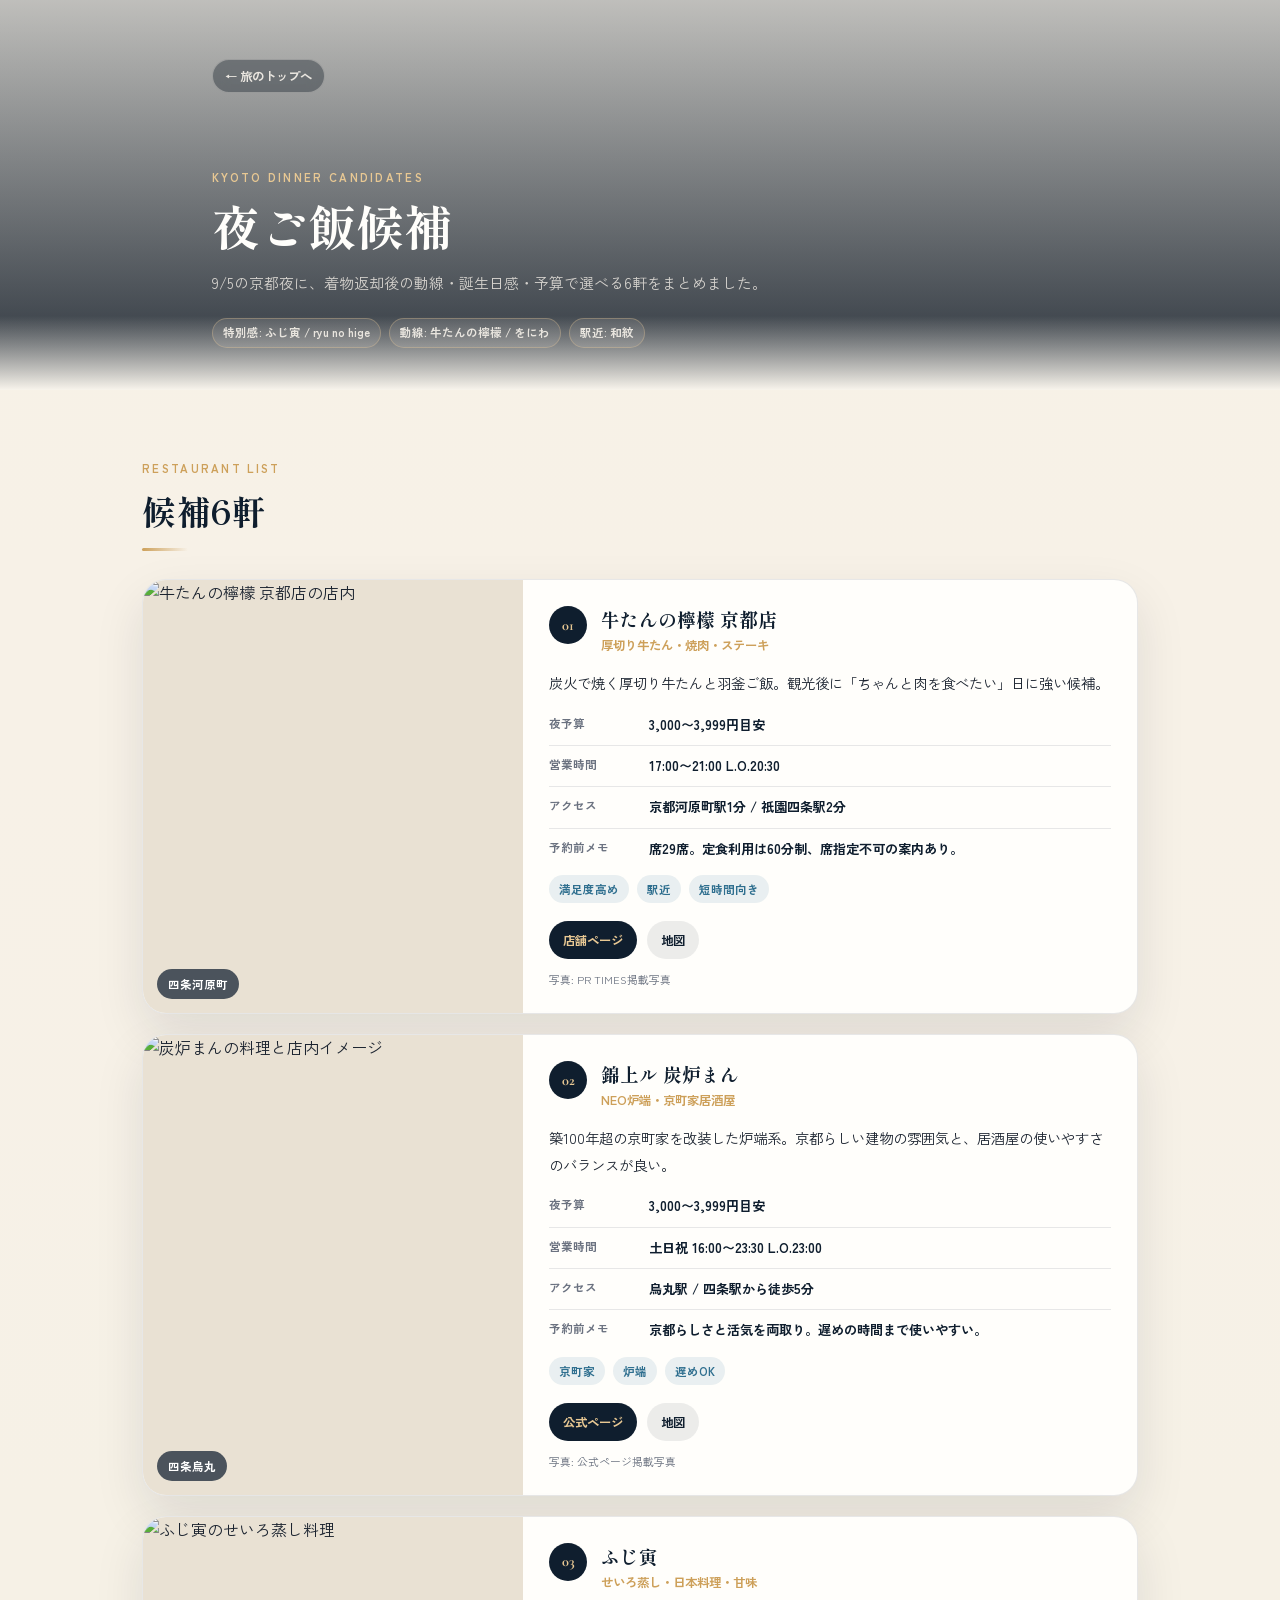
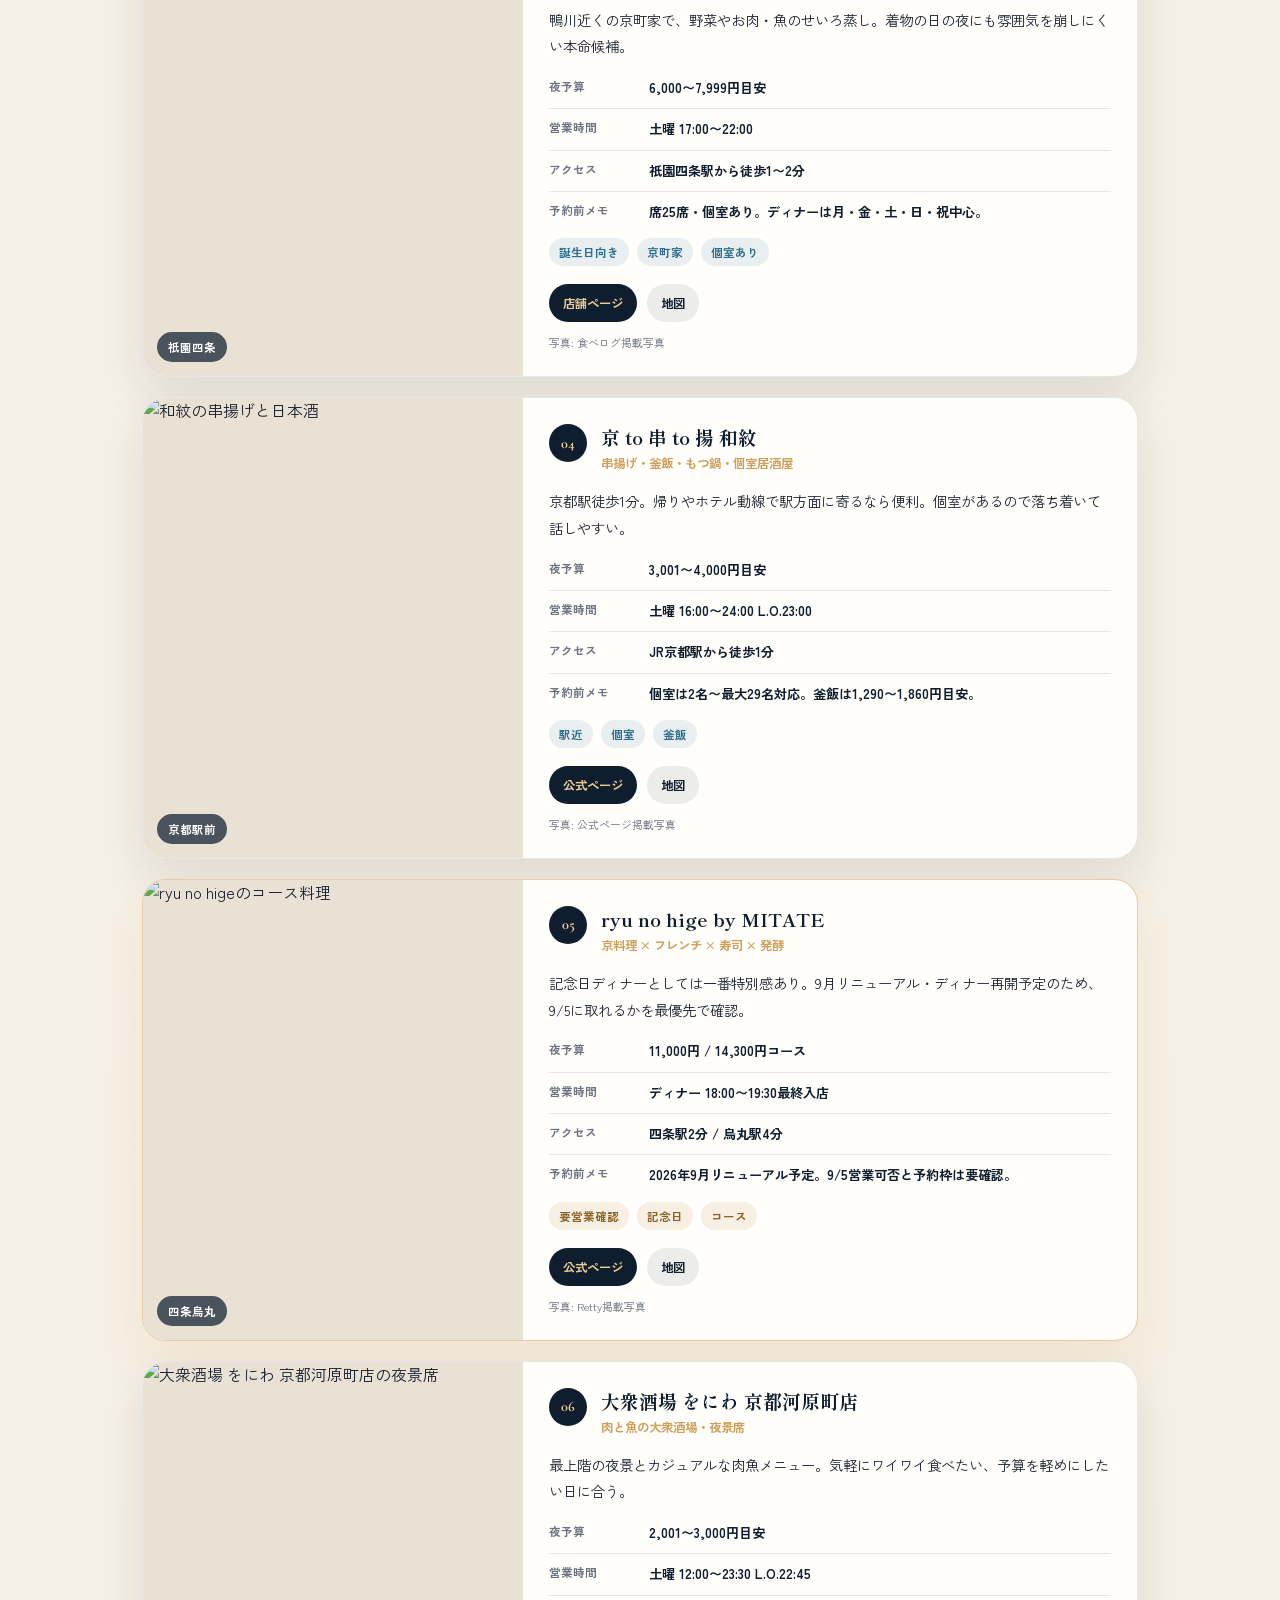
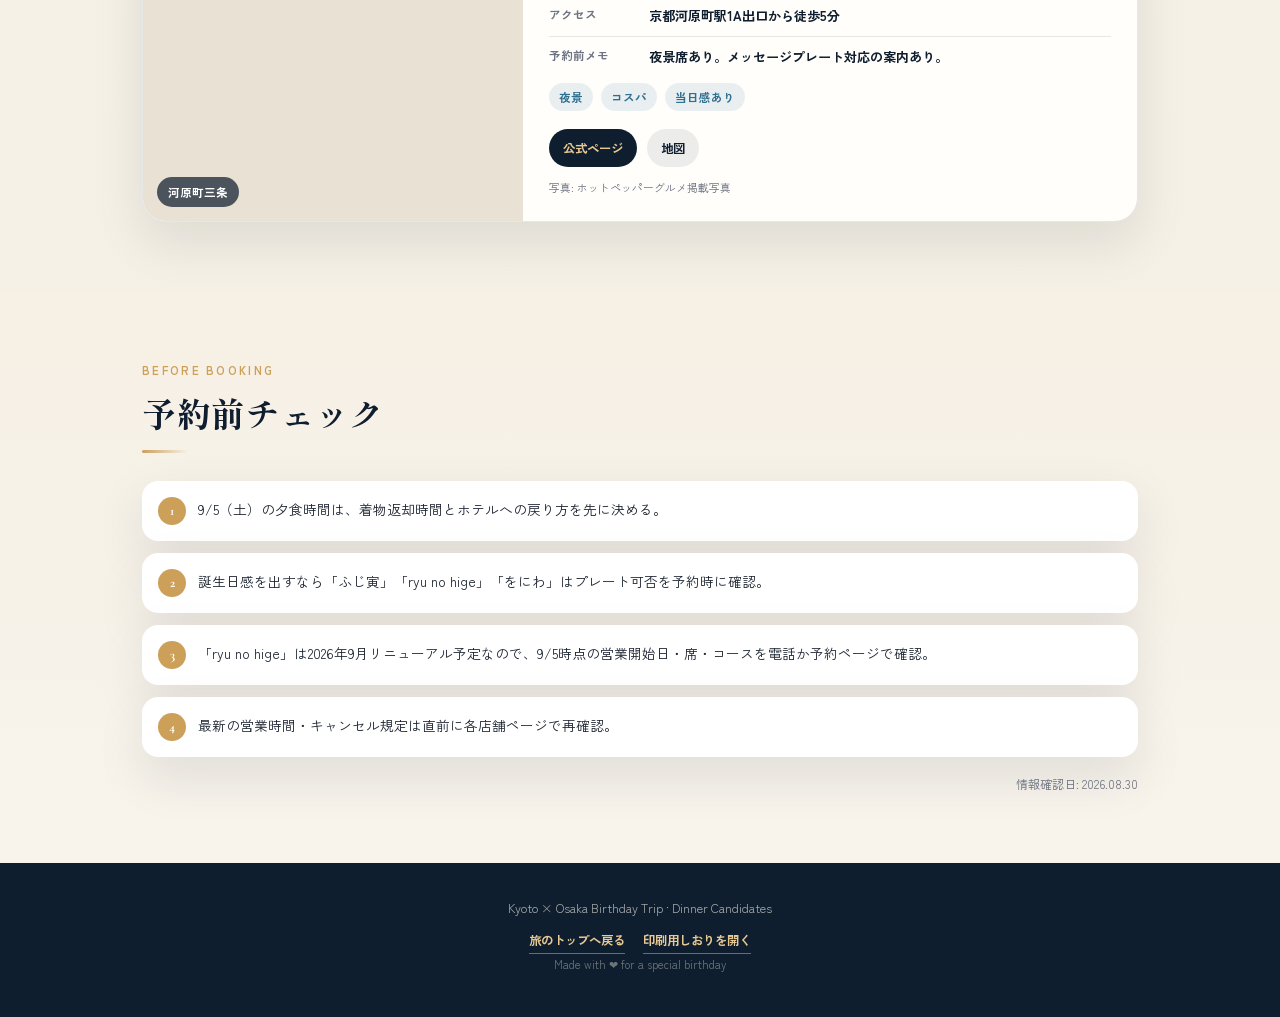
==== commit bf4d4a13: "a" ====
--- a/dinner.html
+++ b/dinner.html
@@ -7,7 +7,7 @@
 <meta name="description" content="2026.9.5 京都の夜ご飯候補リスト。動線・予算・雰囲気・予約前チェックをまとめた比較ページ。">
 <link rel="preconnect" href="https://fonts.googleapis.com">
 <link rel="preconnect" href="https://fonts.gstatic.com" crossorigin>
-<link href="https://fonts.googleapis.com/css2?family=Shippori+Mincho:wght@500;600;700&family=Cormorant+Garamond:ital,wght@0,500;0,600;1,500&family=Zen+Kaku+Gothic+New:wght@400;500;700;900&display=swap" rel="stylesheet">
+<link href="https://fonts.googleapis.com/css2?family=Shippori+Mincho:wght@500;600;700&amp;family=Cormorant+Garamond:ital,wght@0,500;0,600;1,500&amp;family=Zen+Kaku+Gothic+New:wght@400;500;700;900&amp;display=swap" rel="stylesheet">
 <link rel="stylesheet" href="css/style.css">
 </head>
 <body class="dinner-page">
@@ -29,39 +29,16 @@
 </header>
 
 <main>
-  <section class="section dinner-overview">
-    <div class="container dinner-shell">
-      <p class="section-eyebrow">Quick View</p>
-      <h2 class="section-title">先に結論</h2>
-      <div class="dinner-summary-grid">
-        <article class="dinner-summary-item">
-          <span class="dinner-summary-label">Birthday</span>
-          <h3>雰囲気で選ぶなら</h3>
-          <p>京町家の落ち着きなら「ふじ寅」。コースの特別感なら「ryu no hige」も候補。ただし9月リニューアル直後なので営業確認が必須。</p>
-        </article>
-        <article class="dinner-summary-item">
-          <span class="dinner-summary-label">Route</span>
-          <h3>散策後に行きやすいのは</h3>
-          <p>河原町・祇園四条寄りなら「牛たんの檸檬」「をにわ」「ふじ寅」。京都駅に戻る流れなら「和紋」が一番ラク。</p>
-        </article>
-        <article class="dinner-summary-item">
-          <span class="dinner-summary-label">Budget</span>
-          <h3>気軽さで選ぶなら</h3>
-          <p>安定の居酒屋なら「をにわ」「炭炉まん」「和紋」。がっつり肉なら「牛たんの檸檬」が短時間でも満足度高め。</p>
-        </article>
-      </div>
-    </div>
-  </section>
-
   <section class="section dinner-list-section">
     <div class="container dinner-shell">
       <p class="section-eyebrow">Restaurant List</p>
       <h2 class="section-title">候補6軒</h2>
 
+      <div class="dinner-carousel-wrap">
       <div class="dinner-card-list">
         <article class="dinner-card">
           <div class="dinner-photo">
-            <img src="https://prcdn.freetls.fastly.net/release_image/143737/21/143737-21-7e6857628915055b68e25659ecc41854-3800x2534.jpg?auto=webp&amp;bg-color=fff&amp;fit=bounds&amp;format=jpeg&amp;height=1350&amp;quality=85%2C65&amp;width=1950" alt="牛たんの檸檬 京都店の店内" loading="lazy" referrerpolicy="no-referrer">
+            <img src="https://prcdn.freetls.fastly.net/release_image/143737/21/143737-21-7e6857628915055b68e25659ecc41854-3800x2534.jpg?auto=webp&amp;bg-color=fff&amp;fit=bounds&amp;format=jpeg&amp;height=1350&amp;quality=85%2C65&amp;width=1950" alt="牛たんの檸檬 京都店の店内" loading="lazy">
             <span class="dinner-area-tag">四条河原町</span>
           </div>
           <div class="dinner-card-body">
@@ -73,12 +50,12 @@
               </div>
             </div>
             <p class="dinner-lead">炭火で焼く厚切り牛たんと羽釜ご飯。観光後に「ちゃんと肉を食べたい」日に強い候補。</p>
-            <dl class="dinner-facts">
-              <div><dt>夜予算</dt><dd>3,000〜3,999円目安</dd></div>
-              <div><dt>営業時間</dt><dd>17:00〜21:00 L.O.20:30</dd></div>
-              <div><dt>アクセス</dt><dd>京都河原町駅1分 / 祇園四条駅2分</dd></div>
-              <div><dt>予約前メモ</dt><dd>席29席。定食利用は60分制、席指定不可の案内あり。</dd></div>
-            </dl>
+            <div class="dinner-facts">
+              <div><span class="dinner-fact-label">夜予算</span><span class="dinner-fact-value">3,000〜3,999円目安</span></div>
+              <div><span class="dinner-fact-label">営業時間</span><span class="dinner-fact-value">17:00〜21:00 L.O.20:30</span></div>
+              <div><span class="dinner-fact-label">アクセス</span><span class="dinner-fact-value">京都河原町駅1分 / 祇園四条駅2分</span></div>
+              <div><span class="dinner-fact-label">予約前メモ</span><span class="dinner-fact-value">席29席。定食利用は60分制、席指定不可の案内あり。</span></div>
+            </div>
             <div class="dinner-tags">
               <span>満足度高め</span><span>駅近</span><span>短時間向き</span>
             </div>
@@ -92,7 +69,7 @@
 
         <article class="dinner-card">
           <div class="dinner-photo">
-            <img src="https://fun-no1.com/wp-content/uploads/2024/08/sumiroman_image.jpg" alt="炭炉まんの料理と店内イメージ" loading="lazy" referrerpolicy="no-referrer">
+            <img src="https://fun-no1.com/wp-content/uploads/2024/08/sumiroman_image.jpg" alt="炭炉まんの料理と店内イメージ" loading="lazy">
             <span class="dinner-area-tag">四条烏丸</span>
           </div>
           <div class="dinner-card-body">
@@ -104,12 +81,12 @@
               </div>
             </div>
             <p class="dinner-lead">築100年超の京町家を改装した炉端系。京都らしい建物の雰囲気と、居酒屋の使いやすさのバランスが良い。</p>
-            <dl class="dinner-facts">
-              <div><dt>夜予算</dt><dd>3,000〜3,999円目安</dd></div>
-              <div><dt>営業時間</dt><dd>土日祝 16:00〜23:30 L.O.23:00</dd></div>
-              <div><dt>アクセス</dt><dd>烏丸駅 / 四条駅から徒歩5分</dd></div>
-              <div><dt>予約前メモ</dt><dd>京都らしさと活気を両取り。遅めの時間まで使いやすい。</dd></div>
-            </dl>
+            <div class="dinner-facts">
+              <div><span class="dinner-fact-label">夜予算</span><span class="dinner-fact-value">3,000〜3,999円目安</span></div>
+              <div><span class="dinner-fact-label">営業時間</span><span class="dinner-fact-value">土日祝 16:00〜23:30 L.O.23:00</span></div>
+              <div><span class="dinner-fact-label">アクセス</span><span class="dinner-fact-value">烏丸駅 / 四条駅から徒歩5分</span></div>
+              <div><span class="dinner-fact-label">予約前メモ</span><span class="dinner-fact-value">京都らしさと活気を両取り。遅めの時間まで使いやすい。</span></div>
+            </div>
             <div class="dinner-tags">
               <span>京町家</span><span>炉端</span><span>遅めOK</span>
             </div>
@@ -123,7 +100,7 @@
 
         <article class="dinner-card">
           <div class="dinner-photo">
-            <img src="https://tblg.k-img.com/restaurant/images/Rvw/204834/640x640_rect_0d3648c2ea34f6b8a168848486dca263.jpg" alt="ふじ寅のせいろ蒸し料理" loading="lazy" referrerpolicy="no-referrer">
+            <img src="https://tblg.k-img.com/restaurant/images/Rvw/204834/640x640_rect_0d3648c2ea34f6b8a168848486dca263.jpg" alt="ふじ寅のせいろ蒸し料理" loading="lazy">
             <span class="dinner-area-tag">祇園四条</span>
           </div>
           <div class="dinner-card-body">
@@ -135,12 +112,12 @@
               </div>
             </div>
             <p class="dinner-lead">鴨川近くの京町家で、野菜やお肉・魚のせいろ蒸し。着物の日の夜にも雰囲気を崩しにくい本命候補。</p>
-            <dl class="dinner-facts">
-              <div><dt>夜予算</dt><dd>6,000〜7,999円目安</dd></div>
-              <div><dt>営業時間</dt><dd>土曜 17:00〜22:00</dd></div>
-              <div><dt>アクセス</dt><dd>祇園四条駅から徒歩1〜2分</dd></div>
-              <div><dt>予約前メモ</dt><dd>席25席・個室あり。ディナーは月・金・土・日・祝中心。</dd></div>
-            </dl>
+            <div class="dinner-facts">
+              <div><span class="dinner-fact-label">夜予算</span><span class="dinner-fact-value">6,000〜7,999円目安</span></div>
+              <div><span class="dinner-fact-label">営業時間</span><span class="dinner-fact-value">土曜 17:00〜22:00</span></div>
+              <div><span class="dinner-fact-label">アクセス</span><span class="dinner-fact-value">祇園四条駅から徒歩1〜2分</span></div>
+              <div><span class="dinner-fact-label">予約前メモ</span><span class="dinner-fact-value">席25席・個室あり。ディナーは月・金・土・日・祝中心。</span></div>
+            </div>
             <div class="dinner-tags">
               <span>誕生日向き</span><span>京町家</span><span>個室あり</span>
             </div>
@@ -154,7 +131,7 @@
 
         <article class="dinner-card">
           <div class="dinner-photo">
-            <img src="https://cdn.r-corona.jp/prd.rb.r-corona.jp/assets/site_files/k52jh5fo/48969682/lkrt_.jpg" alt="和紋の串揚げと日本酒" loading="lazy" referrerpolicy="no-referrer">
+            <img src="https://cdn.r-corona.jp/prd.rb.r-corona.jp/assets/site_files/k52jh5fo/48969682/lkrt_.jpg" alt="和紋の串揚げと日本酒" loading="lazy">
             <span class="dinner-area-tag">京都駅前</span>
           </div>
           <div class="dinner-card-body">
@@ -166,12 +143,12 @@
               </div>
             </div>
             <p class="dinner-lead">京都駅徒歩1分。帰りやホテル動線で駅方面に寄るなら便利。個室があるので落ち着いて話しやすい。</p>
-            <dl class="dinner-facts">
-              <div><dt>夜予算</dt><dd>3,001〜4,000円目安</dd></div>
-              <div><dt>営業時間</dt><dd>土曜 16:00〜24:00 L.O.23:00</dd></div>
-              <div><dt>アクセス</dt><dd>JR京都駅から徒歩1分</dd></div>
-              <div><dt>予約前メモ</dt><dd>個室は2名〜最大29名対応。釜飯は1,290〜1,860円目安。</dd></div>
-            </dl>
+            <div class="dinner-facts">
+              <div><span class="dinner-fact-label">夜予算</span><span class="dinner-fact-value">3,001〜4,000円目安</span></div>
+              <div><span class="dinner-fact-label">営業時間</span><span class="dinner-fact-value">土曜 16:00〜24:00 L.O.23:00</span></div>
+              <div><span class="dinner-fact-label">アクセス</span><span class="dinner-fact-value">JR京都駅から徒歩1分</span></div>
+              <div><span class="dinner-fact-label">予約前メモ</span><span class="dinner-fact-value">個室は2名〜最大29名対応。釜飯は1,290〜1,860円目安。</span></div>
+            </div>
             <div class="dinner-tags">
               <span>駅近</span><span>個室</span><span>釜飯</span>
             </div>
@@ -185,7 +162,7 @@
 
         <article class="dinner-card dinner-card-caution">
           <div class="dinner-photo">
-            <img src="https://ximg.retty.me/crop/s400x400/q80/das/-/retty/img_ebisu/restaurant/100001652538/archive/3149128-650be92ab87a4.jpg" alt="ryu no higeのコース料理" loading="lazy" referrerpolicy="no-referrer">
+            <img src="https://ximg.retty.me/crop/s400x400/q80/das/-/retty/img_ebisu/restaurant/100001652538/archive/3149128-650be92ab87a4.jpg" alt="ryu no higeのコース料理" loading="lazy">
             <span class="dinner-area-tag">四条烏丸</span>
           </div>
           <div class="dinner-card-body">
@@ -197,12 +174,12 @@
               </div>
             </div>
             <p class="dinner-lead">記念日ディナーとしては一番特別感あり。9月リニューアル・ディナー再開予定のため、9/5に取れるかを最優先で確認。</p>
-            <dl class="dinner-facts">
-              <div><dt>夜予算</dt><dd>11,000円 / 14,300円コース</dd></div>
-              <div><dt>営業時間</dt><dd>ディナー 18:00〜19:30最終入店</dd></div>
-              <div><dt>アクセス</dt><dd>四条駅2分 / 烏丸駅4分</dd></div>
-              <div><dt>予約前メモ</dt><dd>2026年9月リニューアル予定。9/5営業可否と予約枠は要確認。</dd></div>
-            </dl>
+            <div class="dinner-facts">
+              <div><span class="dinner-fact-label">夜予算</span><span class="dinner-fact-value">11,000円 / 14,300円コース</span></div>
+              <div><span class="dinner-fact-label">営業時間</span><span class="dinner-fact-value">ディナー 18:00〜19:30最終入店</span></div>
+              <div><span class="dinner-fact-label">アクセス</span><span class="dinner-fact-value">四条駅2分 / 烏丸駅4分</span></div>
+              <div><span class="dinner-fact-label">予約前メモ</span><span class="dinner-fact-value">2026年9月リニューアル予定。9/5営業可否と予約枠は要確認。</span></div>
+            </div>
             <div class="dinner-tags">
               <span>要営業確認</span><span>記念日</span><span>コース</span>
             </div>
@@ -216,7 +193,7 @@
 
         <article class="dinner-card">
           <div class="dinner-photo">
-            <img src="https://imgfp.hotp.jp/IMGH/19/10/P043581910/P043581910_480.jpg" alt="大衆酒場 をにわ 京都河原町店の夜景席" loading="lazy" referrerpolicy="no-referrer">
+            <img src="https://imgfp.hotp.jp/IMGH/19/10/P043581910/P043581910_480.jpg" alt="大衆酒場 をにわ 京都河原町店の夜景席" loading="lazy">
             <span class="dinner-area-tag">河原町三条</span>
           </div>
           <div class="dinner-card-body">
@@ -228,12 +205,12 @@
               </div>
             </div>
             <p class="dinner-lead">最上階の夜景とカジュアルな肉魚メニュー。気軽にワイワイ食べたい、予算を軽めにしたい日に合う。</p>
-            <dl class="dinner-facts">
-              <div><dt>夜予算</dt><dd>2,001〜3,000円目安</dd></div>
-              <div><dt>営業時間</dt><dd>土曜 12:00〜23:30 L.O.22:45</dd></div>
-              <div><dt>アクセス</dt><dd>京都河原町駅1A出口から徒歩5分</dd></div>
-              <div><dt>予約前メモ</dt><dd>夜景席あり。メッセージプレート対応の案内あり。</dd></div>
-            </dl>
+            <div class="dinner-facts">
+              <div><span class="dinner-fact-label">夜予算</span><span class="dinner-fact-value">2,001〜3,000円目安</span></div>
+              <div><span class="dinner-fact-label">営業時間</span><span class="dinner-fact-value">土曜 12:00〜23:30 L.O.22:45</span></div>
+              <div><span class="dinner-fact-label">アクセス</span><span class="dinner-fact-value">京都河原町駅1A出口から徒歩5分</span></div>
+              <div><span class="dinner-fact-label">予約前メモ</span><span class="dinner-fact-value">夜景席あり。メッセージプレート対応の案内あり。</span></div>
+            </div>
             <div class="dinner-tags">
               <span>夜景</span><span>コスパ</span><span>当日感あり</span>
             </div>
@@ -244,6 +221,8 @@
             <p class="photo-credit">写真: ホットペッパーグルメ掲載写真</p>
           </div>
         </article>
+      </div>
+      <div class="dinner-carousel-dots" aria-hidden="true"></div>
       </div>
     </div>
   </section>
@@ -272,5 +251,36 @@
   <p class="footer-sub">Made with ❤ for a special birthday</p>
 </footer>
 
+<script>
+(function () {
+  var list = document.querySelector('.dinner-card-list');
+  var dotsEl = document.querySelector('.dinner-carousel-dots');
+  if (!list || !dotsEl) return;
+  var cards = list.querySelectorAll('.dinner-card');
+
+  cards.forEach(function (_, i) {
+    var btn = document.createElement('button');
+    btn.className = 'dinner-carousel-dot' + (i === 0 ? ' active' : '');
+    btn.setAttribute('aria-label', (i + 1) + '軒目へ');
+    btn.addEventListener('click', function () {
+      cards[i].scrollIntoView({ behavior: 'smooth', inline: 'start', block: 'nearest' });
+    });
+    dotsEl.appendChild(btn);
+  });
+
+  var observer = new IntersectionObserver(function (entries) {
+    entries.forEach(function (entry) {
+      if (entry.isIntersecting && entry.intersectionRatio >= 0.5) {
+        var idx = Array.from(cards).indexOf(entry.target);
+        dotsEl.querySelectorAll('.dinner-carousel-dot').forEach(function (d, i) {
+          d.classList.toggle('active', i === idx);
+        });
+      }
+    });
+  }, { root: list, threshold: 0.5 });
+
+  cards.forEach(function (c) { observer.observe(c); });
+})();
+</script>
 </body>
 </html>
--- a/css/style.css
+++ b/css/style.css
@@ -1024,6 +1024,30 @@
   font-size: 0.84rem;
   line-height: 1.75;
 }
+.dinner-carousel-wrap { position: relative; }
+
+.dinner-carousel-dots {
+  display: none;
+  justify-content: center;
+  gap: 8px;
+  margin-top: 16px;
+}
+.dinner-carousel-dot {
+  width: 8px;
+  height: 8px;
+  border-radius: 50%;
+  background: rgba(15, 30, 46, 0.2);
+  border: none;
+  padding: 0;
+  cursor: pointer;
+  transition: background 0.2s, transform 0.2s;
+  -webkit-tap-highlight-color: transparent;
+}
+.dinner-carousel-dot.active {
+  background: var(--navy);
+  transform: scale(1.3);
+}
+
 .dinner-card-list {
   margin-top: 28px;
   display: grid;
@@ -1117,13 +1141,12 @@
   border-bottom: 1px solid var(--line);
 }
 .dinner-facts div:last-child { border-bottom: none; padding-bottom: 0; }
-.dinner-facts dt {
+.dinner-fact-label {
   color: var(--muted);
   font-size: 0.72rem;
   font-weight: 700;
 }
-.dinner-facts dd {
-  margin: 0;
+.dinner-fact-value {
   color: var(--navy);
   font-size: 0.82rem;
   font-weight: 700;
@@ -1216,6 +1239,27 @@
 }
 
 /* ================= Responsive (Tablet / Desktop) ================= */
+@media (max-width: 639px) {
+  .dinner-carousel-dots { display: flex; }
+  .dinner-card-list {
+    display: flex;
+    flex-direction: row;
+    overflow-x: auto;
+    scroll-snap-type: x mandatory;
+    -webkit-overflow-scrolling: touch;
+    scroll-padding-left: 22px;
+    gap: 14px;
+    padding: 4px 22px 12px;
+    margin: 24px -22px 0;
+    scrollbar-width: none;
+  }
+  .dinner-card-list::-webkit-scrollbar { display: none; }
+  .dinner-card {
+    flex: 0 0 calc(100vw - 66px);
+    max-width: 380px;
+    scroll-snap-align: start;
+  }
+}
 @media (min-width: 640px) {
   .container { max-width: 760px; }
   .reveal-dest { font-size: 4.6rem; }
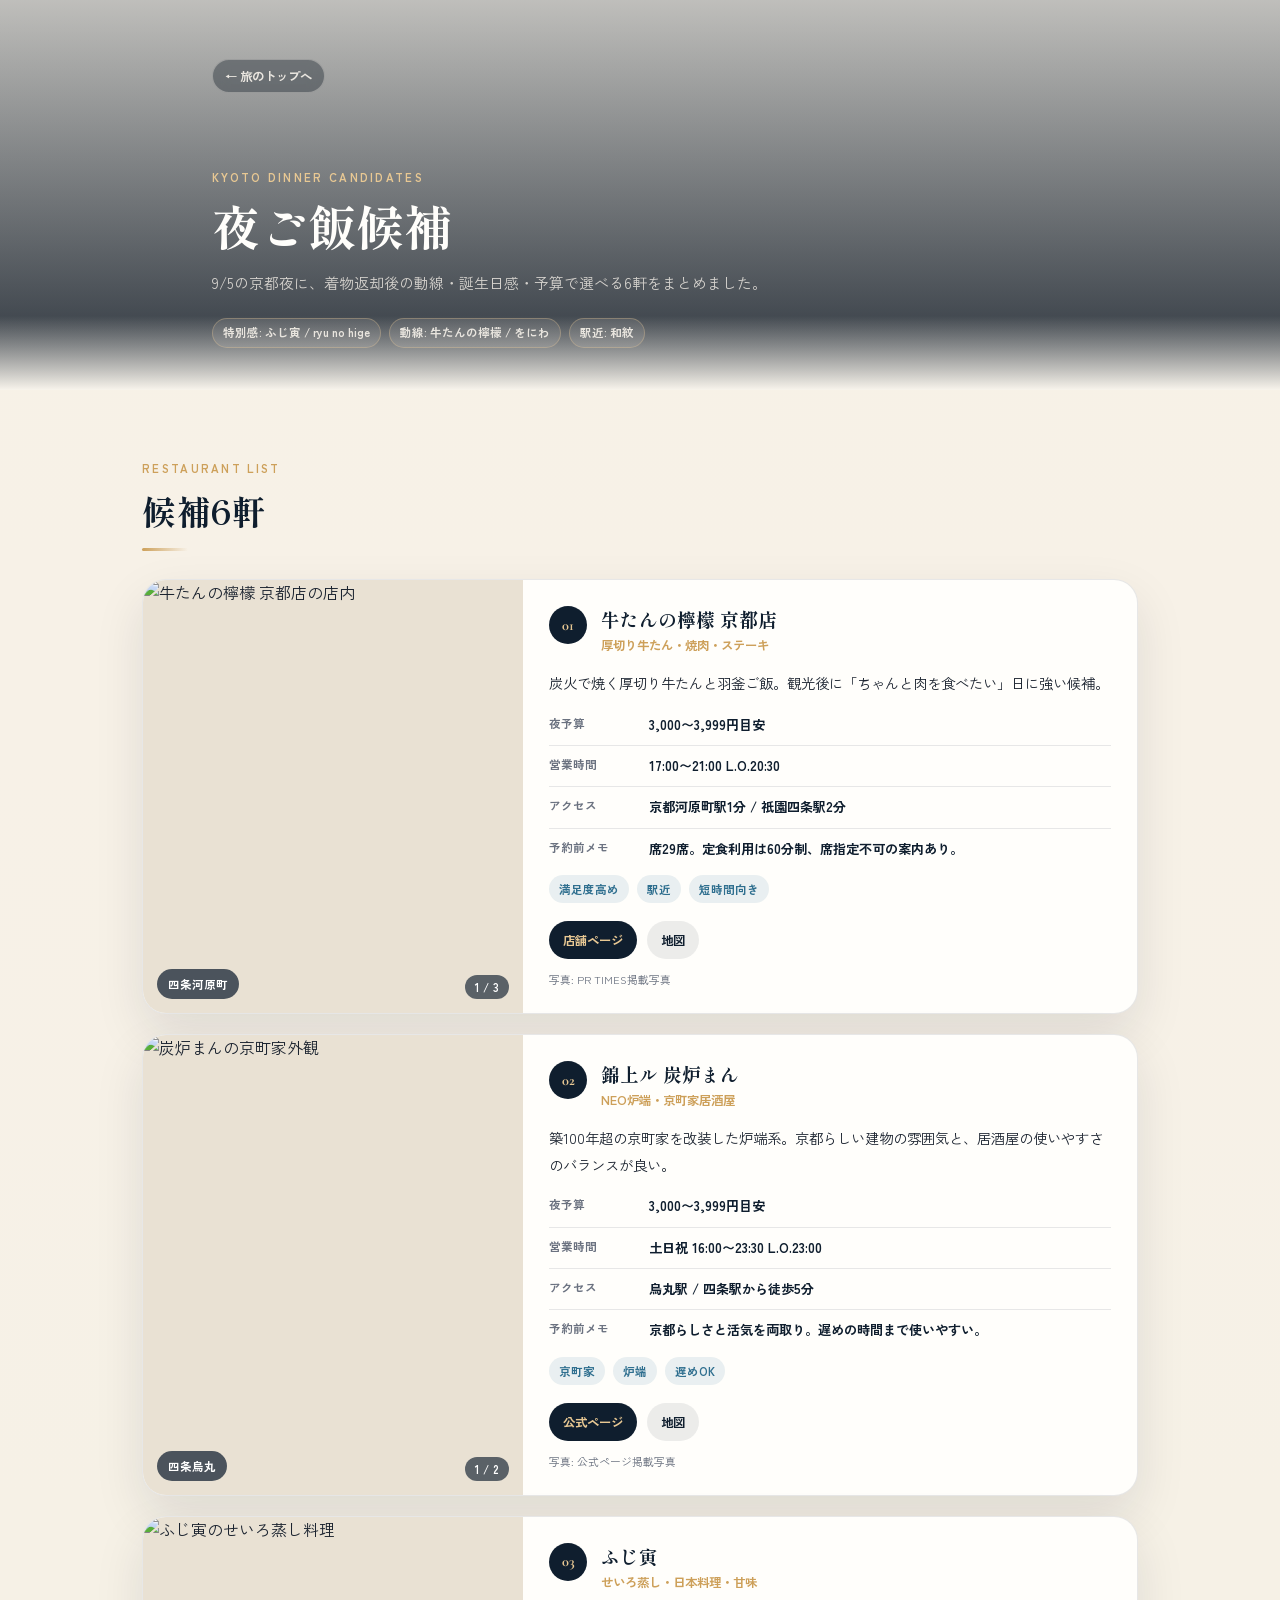
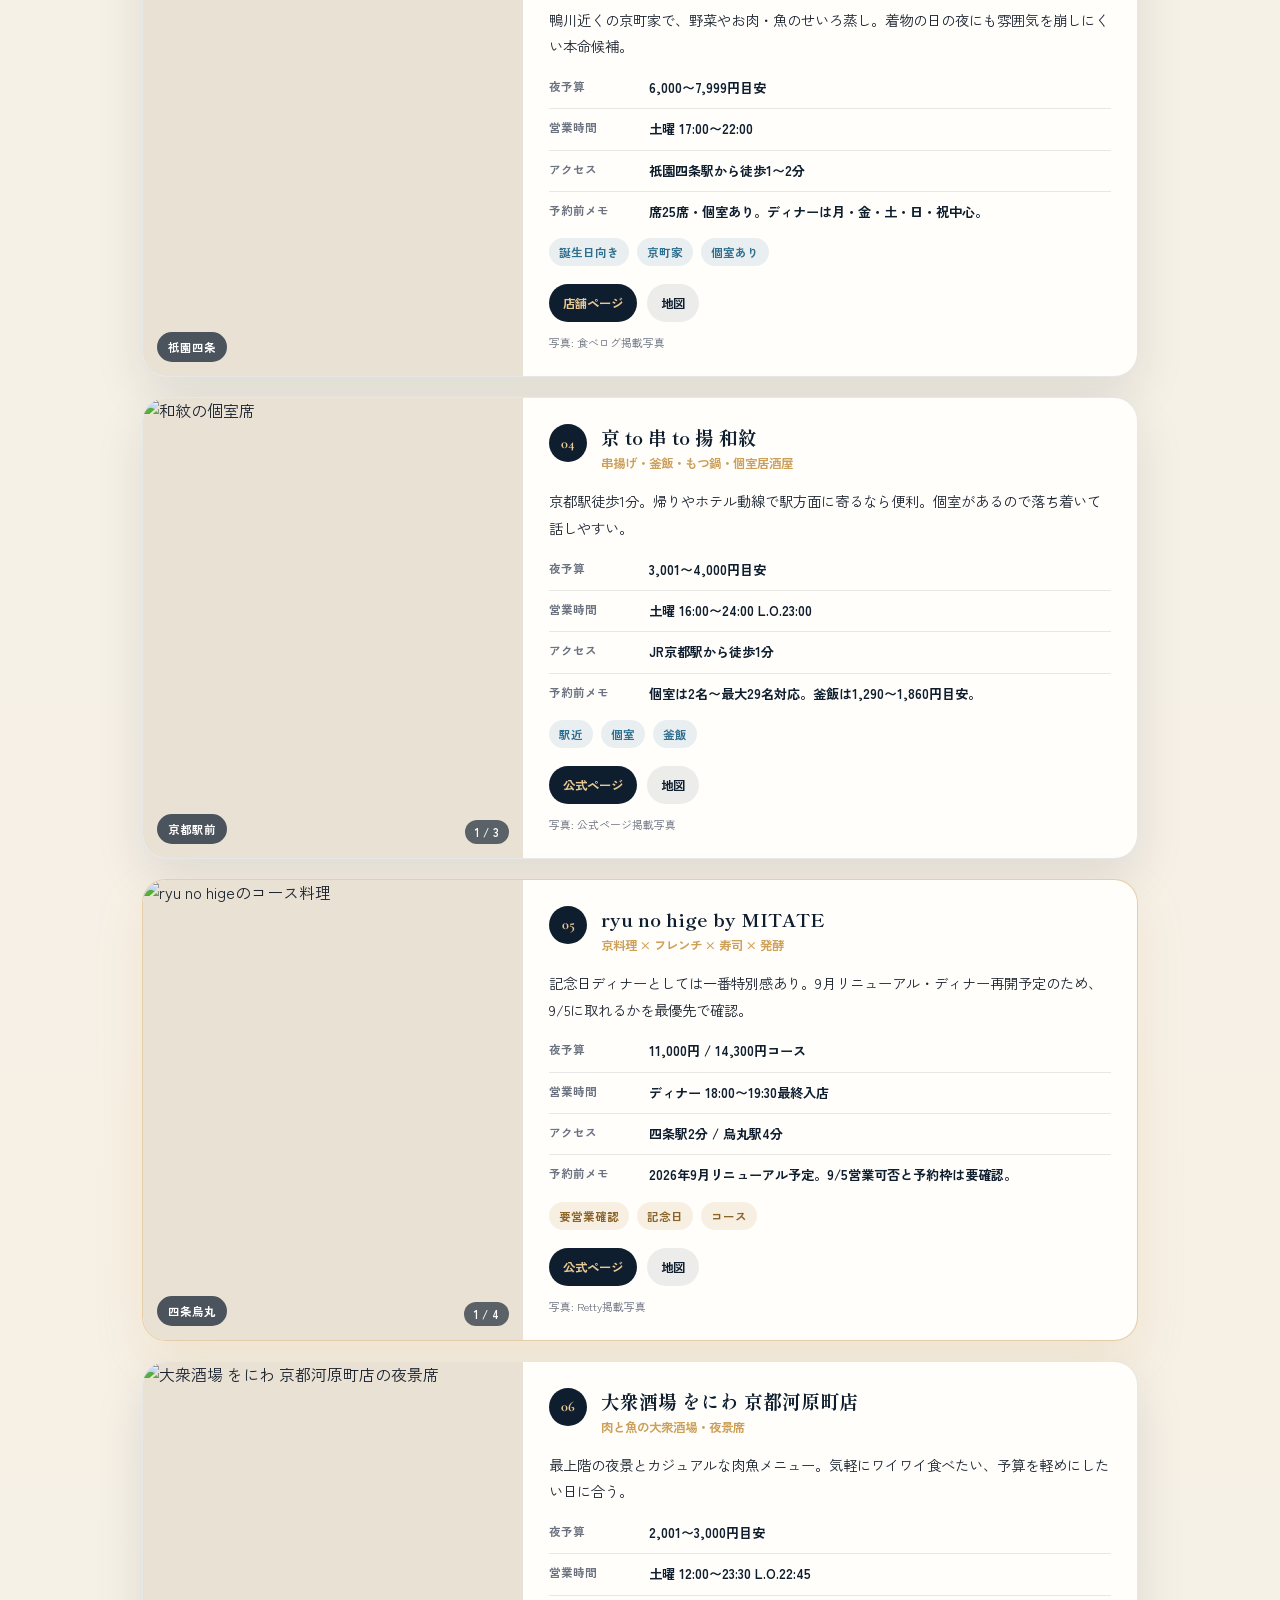
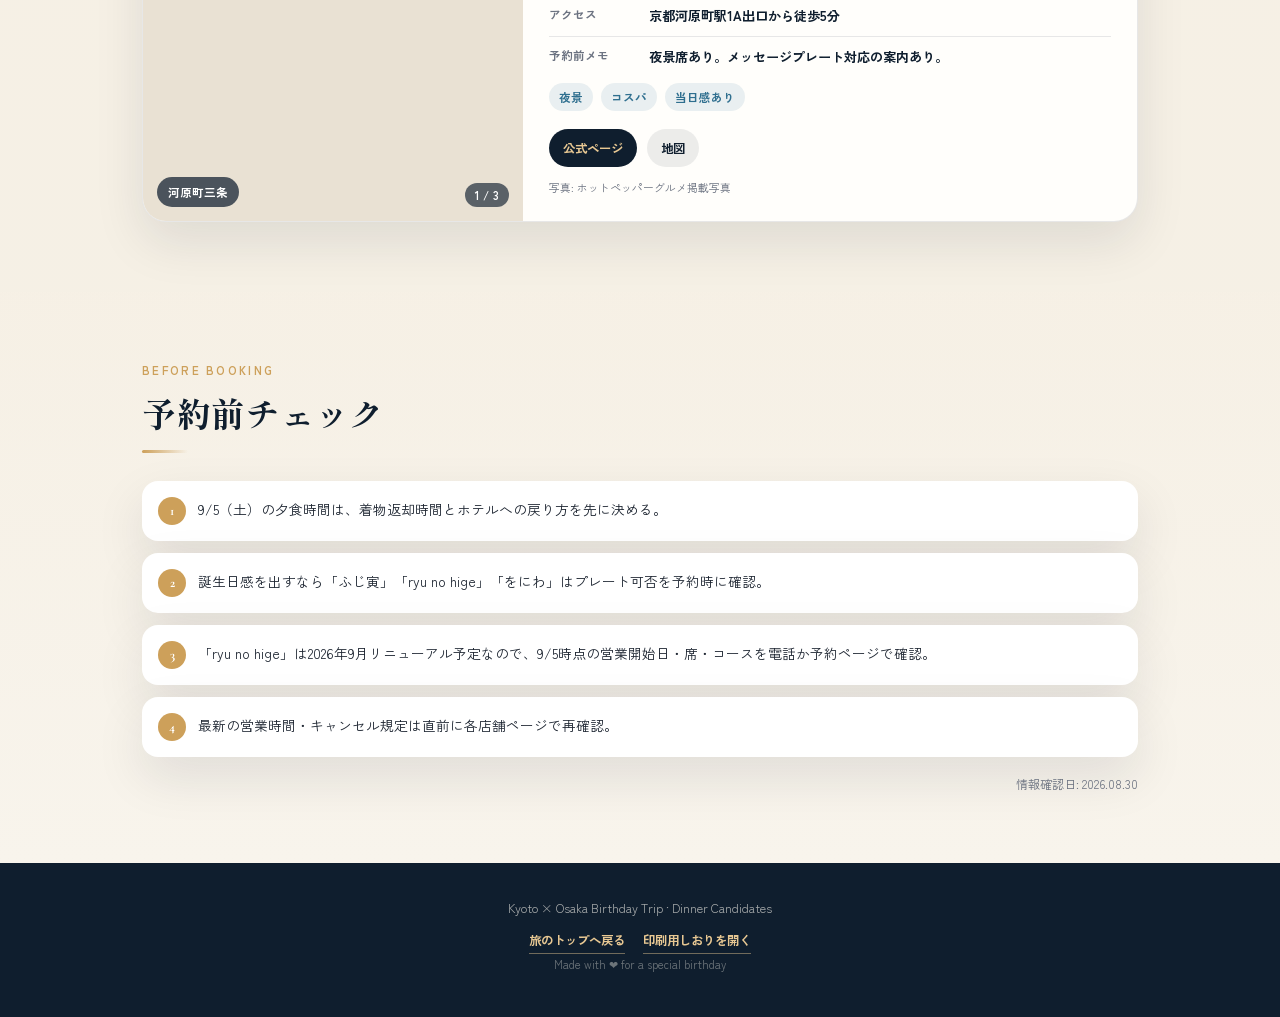
==== commit 659e7cf7: "a" ====
--- a/dinner.html
+++ b/dinner.html
@@ -38,8 +38,13 @@
       <div class="dinner-card-list">
         <article class="dinner-card">
           <div class="dinner-photo">
-            <img src="https://prcdn.freetls.fastly.net/release_image/143737/21/143737-21-7e6857628915055b68e25659ecc41854-3800x2534.jpg?auto=webp&amp;bg-color=fff&amp;fit=bounds&amp;format=jpeg&amp;height=1350&amp;quality=85%2C65&amp;width=1950" alt="牛たんの檸檬 京都店の店内" loading="lazy">
+            <div class="dinner-photo-track">
+              <img src="https://prcdn.freetls.fastly.net/release_image/143737/21/143737-21-7e6857628915055b68e25659ecc41854-3800x2534.jpg?auto=webp&bg-color=fff&fit=bounds&format=jpeg&height=1350&quality=85%2C65&width=1950" alt="牛たんの檸檬 京都店の店内" loading="lazy">
+              <img src="https://tblg.k-img.com/resize/660x370c/restaurant/images/Rvw/358736/2cd1c65d1b4b0a5991db5e2569df20e5.jpg" alt="超厚切りたん元ステーキ" loading="lazy">
+              <img src="https://tblg.k-img.com/resize/660x370c/restaurant/images/Rvw/358736/6e5fff3f6bff28c3d1210646e16b7c35.jpg" alt="桜が望める寛ぎ空間" loading="lazy">
+            </div>
             <span class="dinner-area-tag">四条河原町</span>
+            <span class="dinner-photo-count">1 / 3</span>
           </div>
           <div class="dinner-card-body">
             <div class="dinner-card-head">
@@ -69,8 +74,12 @@
 
         <article class="dinner-card">
           <div class="dinner-photo">
-            <img src="https://fun-no1.com/wp-content/uploads/2024/08/sumiroman_image.jpg" alt="炭炉まんの料理と店内イメージ" loading="lazy">
+            <div class="dinner-photo-track">
+              <img src="https://fun-no1.com/wp-content/uploads/2024/09/sumiroman_carousel1-1024x576.jpg" alt="炭炉まんの京町家外観" loading="lazy">
+              <img src="https://fun-no1.com/wp-content/uploads/2024/08/sumiroman_image.jpg" alt="炭炉まんの料理と店内イメージ" loading="lazy">
+            </div>
             <span class="dinner-area-tag">四条烏丸</span>
+            <span class="dinner-photo-count">1 / 2</span>
           </div>
           <div class="dinner-card-body">
             <div class="dinner-card-head">
@@ -100,7 +109,9 @@
 
         <article class="dinner-card">
           <div class="dinner-photo">
-            <img src="https://tblg.k-img.com/restaurant/images/Rvw/204834/640x640_rect_0d3648c2ea34f6b8a168848486dca263.jpg" alt="ふじ寅のせいろ蒸し料理" loading="lazy">
+            <div class="dinner-photo-track">
+              <img src="https://tblg.k-img.com/restaurant/images/Rvw/204834/640x640_rect_0d3648c2ea34f6b8a168848486dca263.jpg" alt="ふじ寅のせいろ蒸し料理" loading="lazy">
+            </div>
             <span class="dinner-area-tag">祇園四条</span>
           </div>
           <div class="dinner-card-body">
@@ -131,8 +142,13 @@
 
         <article class="dinner-card">
           <div class="dinner-photo">
-            <img src="https://cdn.r-corona.jp/prd.rb.r-corona.jp/assets/site_files/k52jh5fo/48969682/lkrt_.jpg" alt="和紋の串揚げと日本酒" loading="lazy">
+            <div class="dinner-photo-track">
+              <img src="https://cdn.r-corona.jp/prd.rb.r-corona.jp/assets/site_files/k52jh5fo/48969682/lkrt_.jpg" alt="和紋の個室席" loading="lazy">
+              <img src="https://cdn.r-corona.jp/prd.rb.r-corona.jp/assets/site_files/k52jh5fo/53381328/ksww_w1140h600.jpg" alt="和紋特製出汁の釜めし" loading="lazy">
+              <img src="https://cdn.r-corona.jp/prd.rb.r-corona.jp/assets/site_files/k52jh5fo/64484001/e2z4_.jpg" alt="厳選京野菜と黒毛和牛" loading="lazy">
+            </div>
             <span class="dinner-area-tag">京都駅前</span>
+            <span class="dinner-photo-count">1 / 3</span>
           </div>
           <div class="dinner-card-body">
             <div class="dinner-card-head">
@@ -162,8 +178,14 @@
 
         <article class="dinner-card dinner-card-caution">
           <div class="dinner-photo">
-            <img src="https://ximg.retty.me/crop/s400x400/q80/das/-/retty/img_ebisu/restaurant/100001652538/archive/3149128-650be92ab87a4.jpg" alt="ryu no higeのコース料理" loading="lazy">
+            <div class="dinner-photo-track">
+              <img src="https://ximg.retty.me/crop/s400x400/q80/das/-/retty/img_ebisu/restaurant/100001652538/archive/3149128-650be92ab87a4.jpg" alt="ryu no higeのコース料理" loading="lazy">
+              <img src="https://mitate.co.jp/ryunohige/images/_ryunohige/1190x700-c-4.jpg" alt="ディナーラグジュアリーコース" loading="lazy">
+              <img src="https://mitate.co.jp/ryunohige/images/_ryunohige/_gallery_410x505_202510-1.jpg" alt="前菜" loading="lazy">
+              <img src="https://mitate.co.jp/ryunohige/images/_ryunohige/_gallery_410x505_03.jpg" alt="内観" loading="lazy">
+            </div>
             <span class="dinner-area-tag">四条烏丸</span>
+            <span class="dinner-photo-count">1 / 4</span>
           </div>
           <div class="dinner-card-body">
             <div class="dinner-card-head">
@@ -193,8 +215,13 @@
 
         <article class="dinner-card">
           <div class="dinner-photo">
-            <img src="https://imgfp.hotp.jp/IMGH/19/10/P043581910/P043581910_480.jpg" alt="大衆酒場 をにわ 京都河原町店の夜景席" loading="lazy">
+            <div class="dinner-photo-track">
+              <img src="https://imgfp.hotp.jp/IMGH/19/10/P043581910/P043581910_480.jpg" alt="大衆酒場 をにわ 京都河原町店の夜景席" loading="lazy">
+              <img src="https://cdn.r-corona.jp/prd.rb.r-corona.jp/assets/site_files/w4duvfh4/36731626/awce_w1140h600.jpg" alt="肉と魚のSNS映えグルメ" loading="lazy">
+              <img src="https://cdn.r-corona.jp/prd.rb.r-corona.jp/assets/site_files/w4duvfh4/36731491/l9ws_w1140h600.jpg" alt="色鮮やかな照明の店内" loading="lazy">
+            </div>
             <span class="dinner-area-tag">河原町三条</span>
+            <span class="dinner-photo-count">1 / 3</span>
           </div>
           <div class="dinner-card-body">
             <div class="dinner-card-head">
@@ -253,33 +280,49 @@
 
 <script>
 (function () {
+  // カード一覧のドットナビ
   var list = document.querySelector('.dinner-card-list');
   var dotsEl = document.querySelector('.dinner-carousel-dots');
-  if (!list || !dotsEl) return;
-  var cards = list.querySelectorAll('.dinner-card');
-
-  cards.forEach(function (_, i) {
-    var btn = document.createElement('button');
-    btn.className = 'dinner-carousel-dot' + (i === 0 ? ' active' : '');
-    btn.setAttribute('aria-label', (i + 1) + '軒目へ');
-    btn.addEventListener('click', function () {
-      cards[i].scrollIntoView({ behavior: 'smooth', inline: 'start', block: 'nearest' });
+  if (list && dotsEl) {
+    var cards = list.querySelectorAll('.dinner-card');
+    cards.forEach(function (_, i) {
+      var btn = document.createElement('button');
+      btn.className = 'dinner-carousel-dot' + (i === 0 ? ' active' : '');
+      btn.setAttribute('aria-label', (i + 1) + '軒目へ');
+      btn.addEventListener('click', function () {
+        cards[i].scrollIntoView({ behavior: 'smooth', inline: 'start', block: 'nearest' });
+      });
+      dotsEl.appendChild(btn);
     });
-    dotsEl.appendChild(btn);
+    var cardObs = new IntersectionObserver(function (entries) {
+      entries.forEach(function (entry) {
+        if (entry.isIntersecting && entry.intersectionRatio >= 0.5) {
+          var idx = Array.from(cards).indexOf(entry.target);
+          dotsEl.querySelectorAll('.dinner-carousel-dot').forEach(function (d, i) {
+            d.classList.toggle('active', i === idx);
+          });
+        }
+      });
+    }, { root: list, threshold: 0.5 });
+    cards.forEach(function (c) { cardObs.observe(c); });
+  }
+
+  // 各カード内の写真カウンター
+  document.querySelectorAll('.dinner-photo-track').forEach(function (track) {
+    var imgs = track.querySelectorAll('img');
+    if (imgs.length <= 1) return;
+    var counter = track.closest('.dinner-photo').querySelector('.dinner-photo-count');
+    if (!counter) return;
+    var photoObs = new IntersectionObserver(function (entries) {
+      entries.forEach(function (entry) {
+        if (entry.isIntersecting && entry.intersectionRatio >= 0.5) {
+          var idx = Array.from(imgs).indexOf(entry.target);
+          counter.textContent = (idx + 1) + ' / ' + imgs.length;
+        }
+      });
+    }, { root: track, threshold: 0.5 });
+    imgs.forEach(function (img) { photoObs.observe(img); });
   });
-
-  var observer = new IntersectionObserver(function (entries) {
-    entries.forEach(function (entry) {
-      if (entry.isIntersecting && entry.intersectionRatio >= 0.5) {
-        var idx = Array.from(cards).indexOf(entry.target);
-        dotsEl.querySelectorAll('.dinner-carousel-dot').forEach(function (d, i) {
-          d.classList.toggle('active', i === idx);
-        });
-      }
-    });
-  }, { root: list, threshold: 0.5 });
-
-  cards.forEach(function (c) { observer.observe(c); });
 })();
 </script>
 </body>
--- a/css/style.css
+++ b/css/style.css
@@ -1069,13 +1069,42 @@
   position: relative;
   min-height: 210px;
   background: #e9e1d3;
-}
-.dinner-photo img {
+  overflow: hidden;
+}
+.dinner-photo-track {
+  display: flex;
   width: 100%;
   height: 100%;
   min-height: 210px;
+  overflow-x: auto;
+  scroll-snap-type: x mandatory;
+  -webkit-overflow-scrolling: touch;
+  scrollbar-width: none;
+}
+.dinner-photo-track::-webkit-scrollbar { display: none; }
+.dinner-photo-track img {
+  flex: 0 0 100%;
+  width: 100%;
+  min-height: 210px;
+  height: 100%;
   display: block;
   object-fit: cover;
+  scroll-snap-align: start;
+  pointer-events: none;
+  user-select: none;
+}
+.dinner-photo-count {
+  position: absolute;
+  right: 14px;
+  bottom: 14px;
+  padding: 4px 10px;
+  border-radius: 999px;
+  background: rgba(15, 30, 46, 0.65);
+  color: #fff;
+  font-size: 0.7rem;
+  font-weight: 700;
+  pointer-events: none;
+  letter-spacing: 0.04em;
 }
 .dinner-area-tag {
   position: absolute;
@@ -1270,7 +1299,8 @@
   .dinner-summary-grid { grid-template-columns: repeat(3, 1fr); }
   .dinner-card { grid-template-columns: minmax(240px, 0.9fr) minmax(0, 1.1fr); }
   .dinner-photo,
-  .dinner-photo img { min-height: 100%; }
+  .dinner-photo-track,
+  .dinner-photo-track img { min-height: 100%; }
 }
 @media (min-width: 960px) {
   .container { max-width: 900px; }
